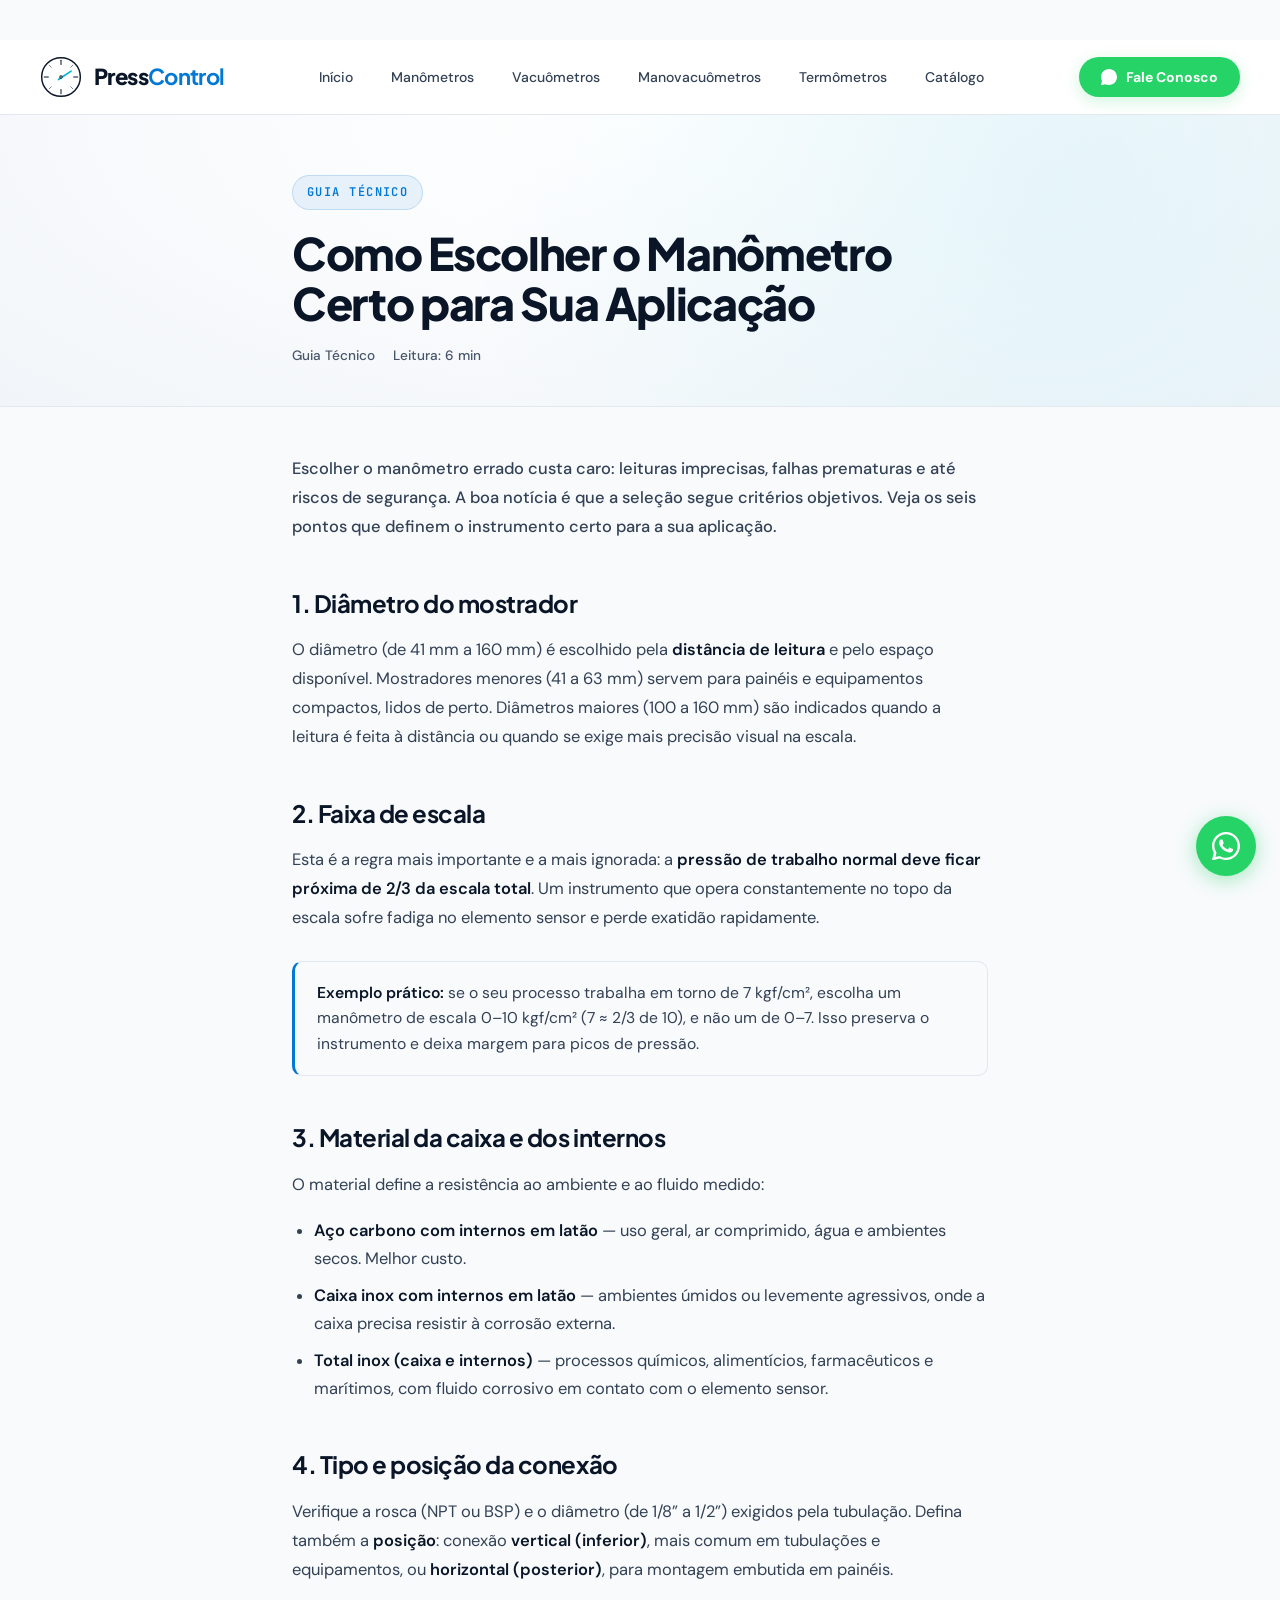
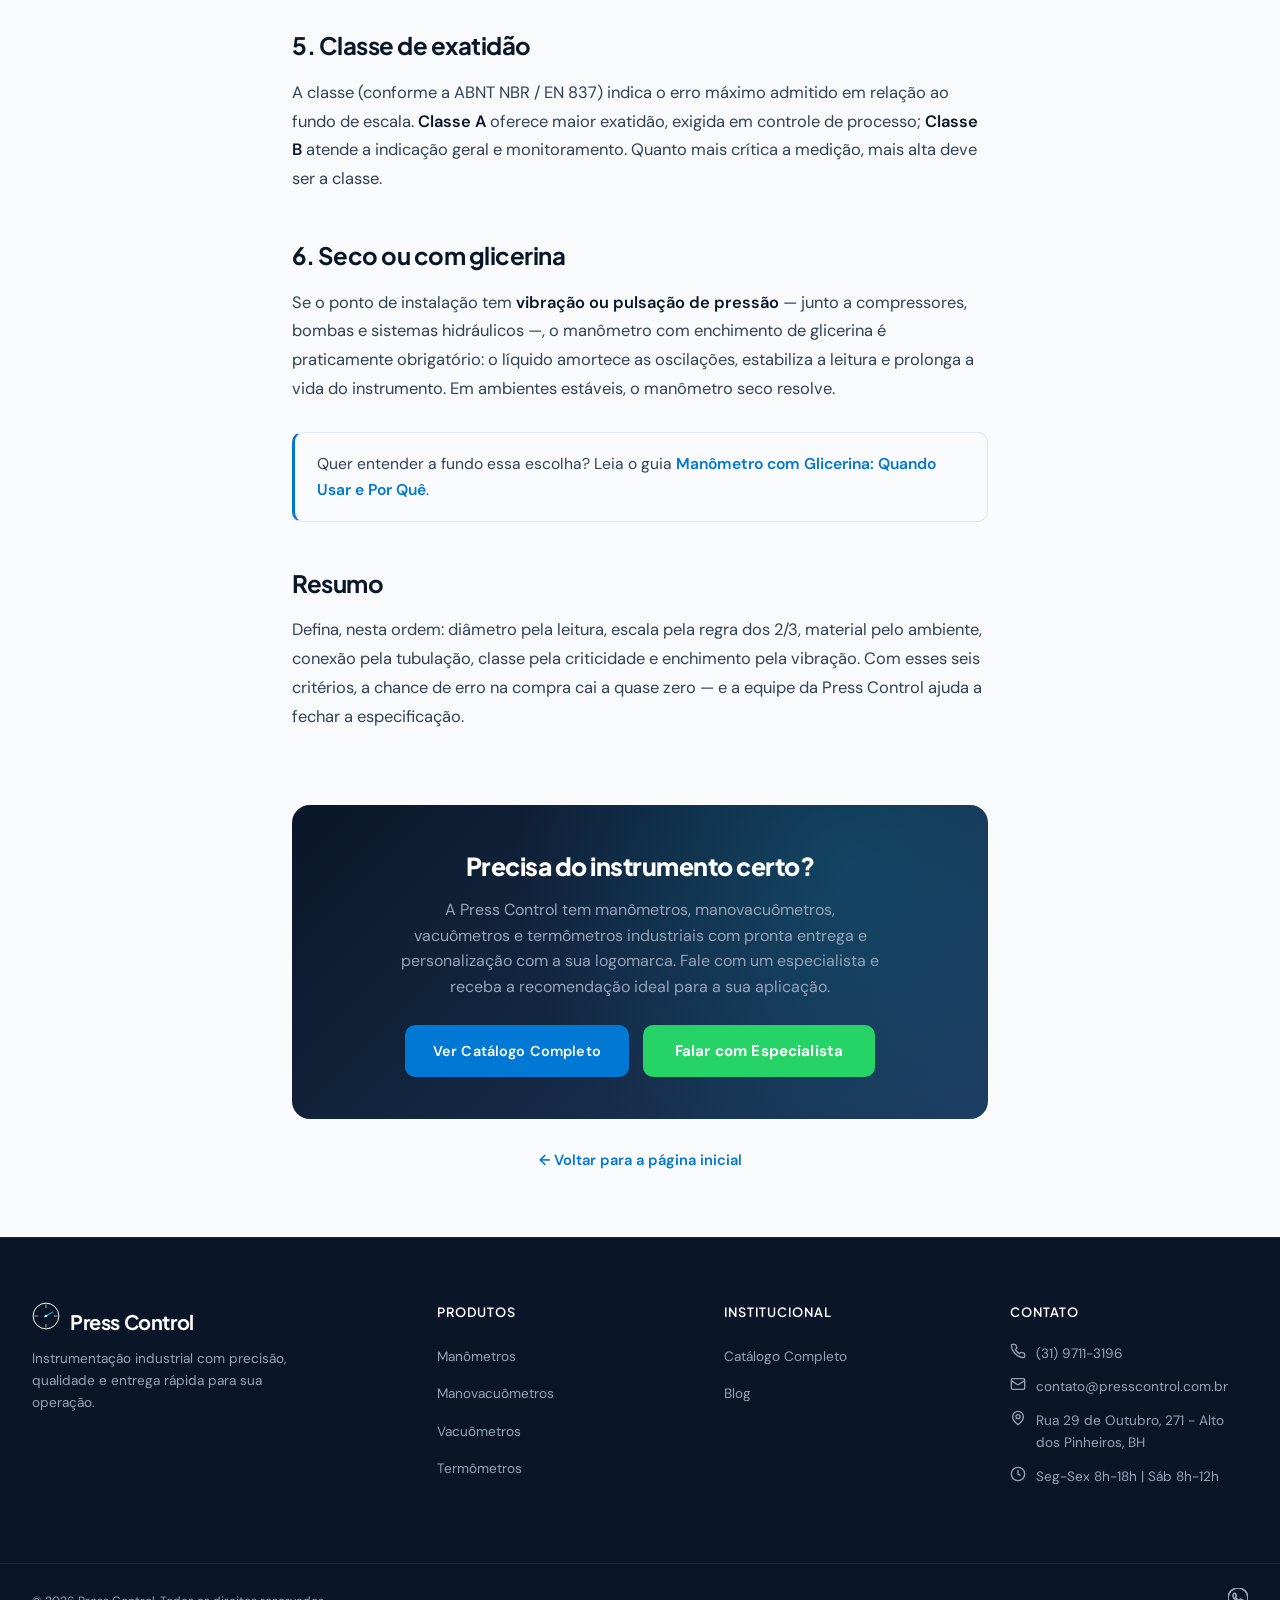
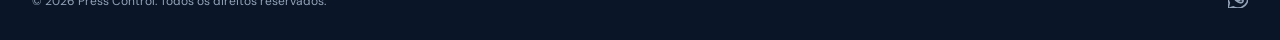
==== blog-escolher-manometro.html @ 92278557 "Endereço real (Alto dos Pinheiros) + captura de leads no Supabase - Atualiza endereço para Rua 29 de" ====
<!DOCTYPE html>
<html lang="pt-BR">
<head>
  <meta charset="UTF-8">
  <meta name="viewport" content="width=device-width, initial-scale=1.0">
  <!-- Google tag (gtag.js) — Google Ads -->
  <script async src="https://www.googletagmanager.com/gtag/js?id=AW-18211286792"></script>
  <script>
    window.dataLayer = window.dataLayer || [];
    function gtag(){dataLayer.push(arguments);}
    gtag('js', new Date());
    gtag('config', 'AW-18211286792');
  </script>
  <title>Como Escolher o Manômetro Certo para Sua Aplicação — Press Control</title>
  <meta name="description" content="Guia técnico para escolher o manômetro ideal: diâmetro, faixa de escala, material, conexão, classe de exatidão e enchimento com glicerina.">
  <link rel="canonical" href="https://manometrospresscontrol.com.br/blog-escolher-manometro.html">
  <meta property="og:type" content="article">
  <meta property="og:site_name" content="Press Control">
  <meta property="og:locale" content="pt_BR">
  <meta property="og:title" content="Como Escolher o Manômetro Certo para Sua Aplicação">
  <meta property="og:description" content="Guia técnico para escolher o manômetro ideal: diâmetro, faixa de escala, material, conexão, classe de exatidão e enchimento com glicerina.">
  <meta property="og:url" content="https://manometrospresscontrol.com.br/blog-escolher-manometro.html">
  <meta property="og:image" content="https://manometrospresscontrol.com.br/images/og-press-control.jpg">
  <meta name="twitter:card" content="summary_large_image">
  <meta name="twitter:title" content="Como Escolher o Manômetro Certo para Sua Aplicação">
  <meta name="twitter:description" content="Guia técnico para escolher o manômetro ideal: diâmetro, faixa de escala, material, conexão, classe de exatidão e enchimento com glicerina.">
  <meta name="twitter:image" content="https://manometrospresscontrol.com.br/images/og-press-control.jpg">
  <script type="application/ld+json">{"@context": "https://schema.org", "@graph": [{"@type": "Article", "headline": "Como Escolher o Manômetro Certo para Sua Aplicação", "description": "Guia técnico para escolher o manômetro ideal: diâmetro, faixa de escala, material, conexão, classe de exatidão e enchimento com glicerina.", "image": "https://manometrospresscontrol.com.br/images/og-press-control.jpg", "datePublished": "2026-06-02", "dateModified": "2026-06-02", "author": {"@type": "Organization", "name": "Press Control"}, "publisher": {"@type": "Organization", "name": "Press Control", "logo": {"@type": "ImageObject", "url": "https://manometrospresscontrol.com.br/images/og-press-control.jpg"}}, "mainEntityOfPage": {"@type": "WebPage", "@id": "https://manometrospresscontrol.com.br/blog-escolher-manometro.html"}}, {"@type": "BreadcrumbList", "itemListElement": [{"@type": "ListItem", "position": 1, "name": "Início", "item": "https://manometrospresscontrol.com.br/"}, {"@type": "ListItem", "position": 2, "name": "Blog", "item": "https://manometrospresscontrol.com.br/index.html#blog"}, {"@type": "ListItem", "position": 3, "name": "Como Escolher o Manômetro Certo para Sua Aplicação", "item": "https://manometrospresscontrol.com.br/blog-escolher-manometro.html"}]}]}</script>
  <link rel="icon" type="image/svg+xml" href="favicon.svg">
  <link rel="apple-touch-icon" href="favicon.svg">
  <meta name="theme-color" content="#FFFFFF">
  <link rel="preconnect" href="https://fonts.googleapis.com">
  <link rel="preconnect" href="https://fonts.gstatic.com" crossorigin>
  <link href="https://fonts.googleapis.com/css2?family=Plus+Jakarta+Sans:wght@600;700;800&family=DM+Sans:wght@400;500&family=JetBrains+Mono:wght@400&display=swap" rel="stylesheet">
  <style>
    *,*::before,*::after{margin:0;padding:0;box-sizing:border-box}
    :root{--navy:#0A1628;--navy-light:#152238;--steel-blue:#1E3A5F;--electric-blue:#0078D4;--electric-blue-hover:#0063b1;--cyan:#00B4D8;--slate-50:#F8FAFC;--slate-100:#F1F5F9;--slate-200:#E2E8F0;--slate-300:#CBD5E1;--slate-400:#94A3B8;--slate-600:#475569;--slate-700:#334155;--slate-900:#0F172A;--whatsapp:#25D366;--whatsapp-dark:#1DA851;--font-display:'Plus Jakarta Sans',system-ui,sans-serif;--font-body:'DM Sans',system-ui,sans-serif;--font-mono:'JetBrains Mono',ui-monospace,monospace}
    html{scroll-behavior:smooth;-webkit-font-smoothing:antialiased}
    body{font-family:var(--font-body);color:var(--navy);background:var(--slate-50);line-height:1.6;overflow-x:hidden}
    a{text-decoration:none;color:inherit}button{border:none;cursor:pointer;background:none;font-family:inherit}
    .whatsapp-float{position:fixed;bottom:24px;right:24px;z-index:999;width:60px;height:60px;background:var(--whatsapp);border-radius:50%;display:flex;align-items:center;justify-content:center;box-shadow:0 4px 20px rgba(37,211,102,.4)}
    .site-top .header{position:relative;background:rgba(255,255,255,.9);padding:16px 40px;z-index:60;border-bottom:1px solid var(--slate-200);backdrop-filter:blur(14px);-webkit-backdrop-filter:blur(14px)}
    .site-top .header__inner{max-width:1280px;margin:0 auto;display:flex;align-items:center;justify-content:space-between;gap:32px}
    .site-top .brand{display:flex;align-items:center;gap:12px}
    .site-top .brand__mark{display:flex;align-items:center;width:42px;height:42px;color:var(--navy)}
    .site-top .brand__name{font-family:var(--font-display);font-weight:800;font-size:22px;letter-spacing:-.028em;color:var(--navy)}
    .site-top .brand__name em{color:var(--electric-blue);font-style:normal;font-weight:700}
    .site-top .nav{display:flex;align-items:center;gap:6px}
    .site-top .nav a{padding:8px 16px;font-size:14px;font-weight:500;color:var(--slate-700);border-radius:8px;transition:background .18s,color .18s}
    .site-top .nav a:hover{color:var(--navy);background:var(--slate-100)}
    .site-top .header__cta{display:flex;align-items:center;gap:14px}
    .site-top .btn-wpp{display:inline-flex;align-items:center;gap:9px;background:var(--whatsapp);color:#fff;font-weight:700;font-size:14px;padding:11px 22px;border-radius:100px;transition:transform .2s,box-shadow .2s,background .2s;box-shadow:0 4px 16px rgba(37,211,102,.22)}
    .site-top .btn-wpp:hover{background:var(--whatsapp-dark);transform:translateY(-1px)}
    .site-top .btn-wpp svg{width:16px;height:16px}
    .site-top .navbar__toggle{display:none;color:var(--navy);padding:8px;background:transparent;border:0;border-radius:8px}
    .article-hero{background:radial-gradient(ellipse at 50% 0%,#fff 0%,var(--slate-50) 55%,var(--slate-100) 100%);padding:60px 0 40px;border-bottom:1px solid var(--slate-200);position:relative;overflow:hidden}
    .article-hero__container{max-width:760px;margin:0 auto;padding:0 32px;position:relative;z-index:1}
    .article-hero__tag{display:inline-flex;align-items:center;gap:8px;font-family:var(--font-mono);font-size:12px;font-weight:600;color:var(--electric-blue);text-transform:uppercase;letter-spacing:.12em;margin-bottom:18px;background:rgba(0,120,212,.08);border:1px solid rgba(0,120,212,.18);padding:7px 14px;border-radius:100px}
    .article-hero__title{font-family:var(--font-display);font-weight:800;font-size:clamp(1.9rem,4vw,2.8rem);line-height:1.12;letter-spacing:-.03em;color:var(--navy);margin-bottom:16px}
    .article-hero__meta{display:flex;gap:18px;flex-wrap:wrap;font-size:.85rem;color:var(--slate-600);font-weight:500}
    @media(max-width:1100px){.site-top .nav,.site-top .header__cta{display:none}.site-top .navbar__toggle{display:inline-flex;align-items:center;justify-content:center}.site-top .header{padding:14px 20px}.article-hero{padding:34px 0 26px}.article-hero__container{padding:0 20px}}
  </style>
  <link rel="stylesheet" href="style.css">
  <script src="script.js" defer></script>
</head>
<body class="home-light">

  <svg width="0" height="0" style="position:absolute" aria-hidden="true"><defs>
    <symbol id="aperture" viewBox="0 0 100 100"><circle cx="50" cy="50" r="46" fill="none" stroke="currentColor" stroke-width="3.5"/><g stroke="currentColor" stroke-linecap="round"><line x1="50" y1="10" x2="50" y2="20" stroke-width="2.4"/><line x1="50" y1="80" x2="50" y2="90" stroke-width="2.4"/><line x1="10" y1="50" x2="20" y2="50" stroke-width="2.4"/><line x1="80" y1="50" x2="90" y2="50" stroke-width="2.4"/><line x1="22" y1="22" x2="27" y2="27" stroke-width="1.4" stroke-opacity=".85"/><line x1="73" y1="73" x2="78" y2="78" stroke-width="1.4" stroke-opacity=".85"/><line x1="78" y1="22" x2="73" y2="27" stroke-width="1.4" stroke-opacity=".85"/><line x1="22" y1="78" x2="27" y2="73" stroke-width="1.4" stroke-opacity=".85"/></g><line x1="44" y1="56" x2="74" y2="36" stroke="#00B4D8" stroke-width="4" stroke-linecap="round"/><circle cx="50" cy="50" r="4" fill="currentColor"/><circle cx="50" cy="50" r="1.6" fill="#F8FAFC"/></symbol>
  </defs></svg>

  <div class="site-top">
  <header class="header"><div class="header__inner">
    <a href="index.html" class="brand"><span class="brand__mark"><svg width="42" height="42"><use href="#aperture"/></svg></span><span class="brand__name">Press<em>Control</em></span></a>
    <nav class="nav">
      <a href="index.html#categorias">Início</a>
      <a href="catalogo.html?categoria=manometros">Manômetros</a>
      <a href="catalogo.html?categoria=vacuometros">Vacuômetros</a>
      <a href="catalogo.html?categoria=manovacuometros">Manovacuômetros</a>
      <a href="catalogo.html?categoria=termometros">Termômetros</a>
      <a href="catalogo.html">Catálogo</a>
    </nav>
    <div class="header__cta"><button class="btn-wpp wa-btn" data-msg="preciso de ajuda" type="button"><svg viewBox="0 0 24 24" fill="currentColor"><path d="M12 0C5.373 0 0 5.373 0 12c0 2.111.553 4.094 1.515 5.818L.057 23.64a.5.5 0 0 0 .603.603l5.822-1.458A11.948 11.948 0 0 0 12 24c6.627 0 12-5.373 12-12S18.627 0 12 0z"/></svg> Fale Conosco</button></div>
    <button class="navbar__toggle" type="button" aria-label="Abrir menu" aria-expanded="false" aria-controls="mobileMenu"><svg width="24" height="24" viewBox="0 0 24 24" fill="none" stroke="currentColor" stroke-width="2" stroke-linecap="round"><line x1="4" y1="7" x2="20" y2="7"/><line x1="4" y1="12" x2="20" y2="12"/><line x1="4" y1="17" x2="20" y2="17"/></svg></button>
  </div></header>
  </div>

  <header class="article-hero"><div class="article-hero__container">
    <span class="article-hero__tag">Guia Técnico</span>
    <h1 class="article-hero__title">Como Escolher o Manômetro Certo para Sua Aplicação</h1>
    <div class="article-hero__meta"><span>Guia Técnico</span><span>Leitura: 6 min</span></div>
  </div></header>

  <article class="article">
    <p class="article__lead">Escolher o manômetro errado custa caro: leituras imprecisas, falhas prematuras e até riscos de segurança. A boa notícia é que a seleção segue critérios objetivos. Veja os seis pontos que definem o instrumento certo para a sua aplicação.</p>

    <h2>1. Diâmetro do mostrador</h2>
    <p>O diâmetro (de 41 mm a 160 mm) é escolhido pela <strong>distância de leitura</strong> e pelo espaço disponível. Mostradores menores (41 a 63 mm) servem para painéis e equipamentos compactos, lidos de perto. Diâmetros maiores (100 a 160 mm) são indicados quando a leitura é feita à distância ou quando se exige mais precisão visual na escala.</p>

    <h2>2. Faixa de escala</h2>
    <p>Esta é a regra mais importante e a mais ignorada: a <strong>pressão de trabalho normal deve ficar próxima de 2/3 da escala total</strong>. Um instrumento que opera constantemente no topo da escala sofre fadiga no elemento sensor e perde exatidão rapidamente.</p>
    <div class="article__callout"><strong>Exemplo prático:</strong> se o seu processo trabalha em torno de 7 kgf/cm², escolha um manômetro de escala 0–10 kgf/cm² (7 ≈ 2/3 de 10), e não um de 0–7. Isso preserva o instrumento e deixa margem para picos de pressão.</div>

    <h2>3. Material da caixa e dos internos</h2>
    <p>O material define a resistência ao ambiente e ao fluido medido:</p>
    <ul>
      <li><strong>Aço carbono com internos em latão</strong> — uso geral, ar comprimido, água e ambientes secos. Melhor custo.</li>
      <li><strong>Caixa inox com internos em latão</strong> — ambientes úmidos ou levemente agressivos, onde a caixa precisa resistir à corrosão externa.</li>
      <li><strong>Total inox (caixa e internos)</strong> — processos químicos, alimentícios, farmacêuticos e marítimos, com fluido corrosivo em contato com o elemento sensor.</li>
    </ul>

    <h2>4. Tipo e posição da conexão</h2>
    <p>Verifique a rosca (NPT ou BSP) e o diâmetro (de 1/8” a 1/2”) exigidos pela tubulação. Defina também a <strong>posição</strong>: conexão <strong>vertical (inferior)</strong>, mais comum em tubulações e equipamentos, ou <strong>horizontal (posterior)</strong>, para montagem embutida em painéis.</p>

    <h2>5. Classe de exatidão</h2>
    <p>A classe (conforme a ABNT NBR / EN 837) indica o erro máximo admitido em relação ao fundo de escala. <strong>Classe A</strong> oferece maior exatidão, exigida em controle de processo; <strong>Classe B</strong> atende a indicação geral e monitoramento. Quanto mais crítica a medição, mais alta deve ser a classe.</p>

    <h2>6. Seco ou com glicerina</h2>
    <p>Se o ponto de instalação tem <strong>vibração ou pulsação de pressão</strong> — junto a compressores, bombas e sistemas hidráulicos —, o manômetro com enchimento de glicerina é praticamente obrigatório: o líquido amortece as oscilações, estabiliza a leitura e prolonga a vida do instrumento. Em ambientes estáveis, o manômetro seco resolve.</p>
    <div class="article__callout">Quer entender a fundo essa escolha? Leia o guia <a href="blog-manometro-glicerina.html" style="color:var(--electric-blue);font-weight:600">Manômetro com Glicerina: Quando Usar e Por Quê</a>.</div>

    <h2>Resumo</h2>
    <p>Defina, nesta ordem: diâmetro pela leitura, escala pela regra dos 2/3, material pelo ambiente, conexão pela tubulação, classe pela criticidade e enchimento pela vibração. Com esses seis critérios, a chance de erro na compra cai a quase zero — e a equipe da Press Control ajuda a fechar a especificação.</p>
  </article>

  <section class="article-cta"><div class="article-cta__box">
    <h2 class="article-cta__title">Precisa do instrumento certo?</h2>
    <p class="article-cta__text">A Press Control tem manômetros, manovacuômetros, vacuômetros e termômetros industriais com pronta entrega e personalização com a sua logomarca. Fale com um especialista e receba a recomendação ideal para a sua aplicação.</p>
    <div class="article-cta__actions"><a href="catalogo.html" class="btn btn--primary">Ver Catálogo Completo</a><button class="btn btn--whatsapp-solid wa-btn" data-msg="tenho dúvida sobre qual manômetro escolher para a minha aplicação" type="button">Falar com Especialista</button></div>
  </div></section>
  <div class="article-back"><a href="index.html">← Voltar para a página inicial</a></div>

  <footer class="footer"><div class="footer__main"><div class="footer__container">
    <div class="footer__col footer__col--about"><a href="index.html" class="pc-logo footer__logo"><svg class="pc-mark" width="28" height="28" viewBox="0 0 100 100" aria-hidden="true"><g stroke="currentColor" fill="none"><circle cx="50" cy="50" r="46" stroke-width="3.5"/><g stroke-linecap="round"><line x1="50" y1="20" x2="50" y2="10" stroke-width="2.4"/><line x1="80" y1="50" x2="90" y2="50" stroke-width="2.4"/><line x1="50" y1="80" x2="50" y2="90" stroke-width="2.4"/><line x1="20" y1="50" x2="10" y2="50" stroke-width="2.4"/></g><line class="pc-mark__needle" x1="44.8" y1="53" x2="74.25" y2="36" stroke-width="4" stroke-linecap="round"/></g><circle cx="50" cy="50" r="4" fill="currentColor"/><circle cx="50" cy="50" r="1.6" fill="#F8FAFC"/></svg><span class="pc-wordmark">Press Control</span></a><p class="footer__about-text">Instrumentação industrial com precisão, qualidade e entrega rápida para sua operação.</p></div>
    <div class="footer__col"><h4 class="footer__col-title">Produtos</h4><ul class="footer__links"><li><a href="catalogo.html?categoria=manometros">Manômetros</a></li><li><a href="catalogo.html?categoria=manovacuometros">Manovacuômetros</a></li><li><a href="catalogo.html?categoria=vacuometros">Vacuômetros</a></li><li><a href="catalogo.html?categoria=termometros">Termômetros</a></li></ul></div>
    <div class="footer__col"><h4 class="footer__col-title">Institucional</h4><ul class="footer__links"><li><a href="catalogo.html">Catálogo Completo</a></li><li><a href="index.html#blog">Blog</a></li></ul></div>
    <div class="footer__col"><h4 class="footer__col-title">Contato</h4>
      <div class="footer__contact-item"><svg width="16" height="16" viewBox="0 0 24 24" fill="none" stroke="currentColor" stroke-width="2"><path d="M22 16.92v3a2 2 0 0 1-2.18 2 19.79 19.79 0 0 1-8.63-3.07 19.5 19.5 0 0 1-6-6 19.79 19.79 0 0 1-3.07-8.67A2 2 0 0 1 4.11 2h3a2 2 0 0 1 2 1.72c.127.96.361 1.903.7 2.81a2 2 0 0 1-.45 2.11L8.09 9.91a16 16 0 0 0 6 6l1.27-1.27a2 2 0 0 1 2.11-.45c.907.339 1.85.573 2.81.7A2 2 0 0 1 22 16.92z"/></svg><span>(31) 9711-3196</span></div>
      <div class="footer__contact-item"><svg width="16" height="16" viewBox="0 0 24 24" fill="none" stroke="currentColor" stroke-width="2"><rect width="20" height="16" x="2" y="4" rx="2"/><path d="m22 7-8.97 5.7a1.94 1.94 0 0 1-2.06 0L2 7"/></svg><a href="mailto:contato@presscontrol.com.br">contato@presscontrol.com.br</a></div>
      <div class="footer__contact-item"><svg width="16" height="16" viewBox="0 0 24 24" fill="none" stroke="currentColor" stroke-width="2"><path d="M20 10c0 6-8 12-8 12s-8-6-8-12a8 8 0 0 1 16 0Z"/><circle cx="12" cy="10" r="3"/></svg><span>Rua 29 de Outubro, 271 - Alto dos Pinheiros, BH</span></div>
      <div class="footer__contact-item"><svg width="16" height="16" viewBox="0 0 24 24" fill="none" stroke="currentColor" stroke-width="2"><circle cx="12" cy="12" r="10"/><polyline points="12 6 12 12 16 14"/></svg><span>Seg-Sex 8h-18h | Sáb 8h-12h</span></div>
    </div>
  </div></div><div class="footer__bar"><div class="footer__bar-container"><span class="footer__copyright">© 2026 Press Control. Todos os direitos reservados.</span><div class="footer__social"><a href="https://wa.me/553197113196" aria-label="WhatsApp" target="_blank" rel="noopener"><svg width="20" height="20" viewBox="0 0 24 24" fill="none" stroke="currentColor" stroke-width="2"><path d="M17.472 14.382c-.297-.149-1.758-.867-2.03-.967-.273-.099-.471-.148-.67.15-.197.297-.767.966-.94 1.164-.173.199-.347.223-.644.075-.297-.15-1.255-.463-2.39-1.475-.883-.788-1.48-1.761-1.653-2.059-.173-.297-.018-.458.13-.606.134-.133.298-.347.446-.52.149-.174.198-.298.298-.497.099-.198.05-.371-.025-.52-.075-.149-.669-1.612-.916-2.207-.242-.579-.487-.5-.669-.51l-.57-.01c-.198 0-.52.074-.792.372-.272.297-1.04 1.016-1.04 2.479 0 1.462 1.065 2.875 1.213 3.074.149.198 2.096 3.2 5.077 4.487.709.306 1.262.489 1.694.625.712.227 1.36.195 1.871.118.571-.085 1.758-.719 2.006-1.413.248-.694.248-1.289.173-1.413-.074-.124-.272-.198-.57-.347z"/><path d="M12 0C5.373 0 0 5.373 0 12c0 2.111.553 4.094 1.515 5.818L.057 23.64a.5.5 0 00.603.603l5.822-1.458A11.948 11.948 0 0012 24c6.627 0 12-5.373 12-12S18.627 0 12 0z"/></svg></a></div></div></div></footer>

  <div class="mobile-menu" id="mobileMenu" aria-hidden="true"><div class="mobile-menu__backdrop"></div><aside class="mobile-menu__panel">
    <div class="mobile-menu__header"><a href="index.html" class="pc-logo navbar__logo"><svg class="pc-mark" width="28" height="28" viewBox="0 0 100 100" aria-hidden="true"><g stroke="currentColor" fill="none"><circle cx="50" cy="50" r="46" stroke-width="3.5"/><g stroke-linecap="round"><line x1="50" y1="20" x2="50" y2="10" stroke-width="2.4"/><line x1="80" y1="50" x2="90" y2="50" stroke-width="2.4"/><line x1="50" y1="80" x2="50" y2="90" stroke-width="2.4"/><line x1="20" y1="50" x2="10" y2="50" stroke-width="2.4"/></g><line class="pc-mark__needle" x1="44.8" y1="53" x2="74.25" y2="36" stroke-width="4" stroke-linecap="round"/></g><circle cx="50" cy="50" r="4" fill="currentColor"/><circle cx="50" cy="50" r="1.6" fill="#F8FAFC"/></svg><span class="pc-wordmark">Press Control</span></a><button class="mobile-menu__close" type="button" aria-label="Fechar menu">&times;</button></div>
    <nav class="mobile-menu__nav"><a href="index.html">Início</a><a href="catalogo.html?categoria=manometros">Manômetros</a><a href="catalogo.html?categoria=vacuometros">Vacuômetros</a><a href="catalogo.html?categoria=manovacuometros">Manovacuômetros</a><a href="catalogo.html?categoria=termometros">Termômetros</a><a href="catalogo.html">Catálogo Completo</a></nav>
    <div class="mobile-menu__footer"><button class="btn btn--whatsapp wa-btn" data-msg="preciso de ajuda" type="button">Falar no WhatsApp</button><a href="tel:+553197113196" class="mobile-menu__phone">(31) 9711-3196</a></div>
  </aside></div>

  <button class="whatsapp-float wa-btn" type="button" data-msg="preciso de ajuda" aria-label="WhatsApp"><svg width="28" height="28" viewBox="0 0 24 24" fill="#fff"><path d="M17.472 14.382c-.297-.149-1.758-.867-2.03-.967-.273-.099-.471-.148-.67.15-.197.297-.767.966-.94 1.164-.173.199-.347.223-.644.075-.297-.15-1.255-.463-2.39-1.475-.883-.788-1.48-1.761-1.653-2.059-.173-.297-.018-.458.13-.606.134-.133.298-.347.446-.52.149-.174.198-.298.298-.497.099-.198.05-.371-.025-.52-.075-.149-.669-1.612-.916-2.207-.242-.579-.487-.5-.669-.51l-.57-.01c-.198 0-.52.074-.792.372-.272.297-1.04 1.016-1.04 2.479 0 1.462 1.065 2.875 1.213 3.074.149.198 2.096 3.2 5.077 4.487.709.306 1.262.489 1.694.625.712.227 1.36.195 1.871.118.571-.085 1.758-.719 2.006-1.413.248-.694.248-1.289.173-1.413-.074-.124-.272-.198-.57-.347z"/><path d="M12 0C5.373 0 0 5.373 0 12c0 2.111.553 4.094 1.515 5.818L.057 23.64a.5.5 0 00.603.603l5.822-1.458A11.948 11.948 0 0012 24c6.627 0 12-5.373 12-12S18.627 0 12 0zm0 22c-1.82 0-3.543-.476-5.036-1.308l-.352-.206-3.65.914.914-3.65-.206-.352A9.96 9.96 0 012 12C2 6.486 6.486 2 12 2s10 4.486 10 10-4.486 10-10 10z"/></svg></button>

  <div class="wa-modal" id="waModal"><div class="wa-modal__backdrop"></div><div class="wa-modal__content"><button class="wa-modal__close" type="button">&times;</button>
    <div class="wa-modal__icon"><svg width="40" height="40" viewBox="0 0 24 24" fill="#25D366"><path d="M12 0C5.373 0 0 5.373 0 12c0 2.111.553 4.094 1.515 5.818L.057 23.64a.5.5 0 00.603.603l5.822-1.458A11.948 11.948 0 0012 24c6.627 0 12-5.373 12-12S18.627 0 12 0z"/></svg></div>
    <h3 class="wa-modal__title">Fale com um especialista</h3><p class="wa-modal__subtitle" id="waModalSubtitle">Preencha seus dados para iniciar o atendimento</p>
    <form class="wa-modal__form" id="waForm"><input type="hidden" id="waProduct" value=""><input type="hidden" id="waSpecs" value=""><input type="hidden" id="waMsg" value=""><input type="hidden" id="waAction" value="">
      <div class="wa-modal__field"><label for="waName">Seu nome</label><input type="text" id="waName" placeholder="Ex: João Silva" required autocomplete="name"></div>
      <div class="wa-modal__field"><label for="waPhone">Seu telefone</label><input type="tel" id="waPhone" placeholder="(31) 99999-9999" required autocomplete="tel"></div>
      <button type="submit" class="wa-modal__submit"><svg viewBox="0 0 24 24" fill="currentColor"><path d="M12 0C5.373 0 0 5.373 0 12c0 2.111.553 4.094 1.515 5.818L.057 23.64a.5.5 0 0 0 .603.603l5.822-1.458A11.948 11.948 0 0 0 12 24c6.627 0 12-5.373 12-12S18.627 0 12 0z"/></svg> <span id="waSubmitLabel">Iniciar Conversa no WhatsApp</span></button>
    </form></div></div>

</body>
</html>
---- style.css ----
/* Press Control — CSS Completo */
*,*::before,*::after{margin:0;padding:0;box-sizing:border-box}
:root{
  --navy:#0A1628;--navy-light:#152238;--steel-blue:#1E3A5F;
  --electric-blue:#0078D4;--electric-blue-hover:#0063b1;--cyan:#00B4D8;--amber:#F59E0B;
  /* acentos de categoria (Design System) */
  --cat-mano:#0078D4;--cat-manovac:#00B4D8;--cat-vac:#7C3AED;--cat-temp:#F59E0B;
  --slate-50:#F8FAFC;--slate-100:#F1F5F9;--slate-200:#E2E8F0;--slate-300:#CBD5E1;--slate-400:#94A3B8;--slate-600:#475569;--slate-800:#1E293B;--slate-900:#0F172A;
  --success:#10B981;--danger:#EF4444;--whatsapp:#25D366;--whatsapp-dark:#1DA851;
  --font-display:'Plus Jakarta Sans',sans-serif;--font-body:'DM Sans',sans-serif;--font-mono:'JetBrains Mono',monospace;
}
html{scroll-behavior:smooth;-webkit-font-smoothing:antialiased}
body{font-family:var(--font-body);color:var(--slate-900);background:var(--slate-50);line-height:1.6;overflow-x:hidden;padding-top:40px}
a{text-decoration:none;color:inherit}
button{border:none;cursor:pointer;background:none;font-family:inherit}

/* ── Shared ── */
.section-label{display:block;font-family:var(--font-mono);font-size:.75rem;font-weight:500;color:var(--electric-blue);text-transform:uppercase;letter-spacing:.12em;margin-bottom:16px}
.section-label--cyan{color:var(--cyan)}
.section-title{font-family:var(--font-display);font-size:clamp(2rem,3.5vw,3rem);font-weight:700;color:var(--slate-900);line-height:1.1;letter-spacing:-.03em}
.section-title--accent{color:var(--electric-blue)}

/* ── TOPBAR — Diferenciais Fixos ── */
.topbar{position:fixed;top:0;left:0;right:0;z-index:1001;background:linear-gradient(135deg,var(--navy) 0%,var(--navy-light) 100%);border-bottom:1px solid rgba(0,180,216,.15)}
.topbar__container{max-width:1280px;margin:0 auto;padding:10px 32px;display:flex;align-items:center;justify-content:center;gap:32px;flex-wrap:wrap}
.topbar__item{display:inline-flex;align-items:center;gap:6px;font-family:var(--font-body);font-size:.78rem;font-weight:600;color:rgba(255,255,255,.9);letter-spacing:.02em;white-space:nowrap}
.topbar__item svg{flex-shrink:0;opacity:.9}

/* ── NAVBAR ── */
.navbar{position:relative;z-index:100;background:var(--navy-light);border-bottom:1px solid rgba(255,255,255,.06)}
.navbar__container{max-width:1280px;margin:0 auto;padding:0 32px;height:72px;display:flex;align-items:center;justify-content:space-between}
/* ── BRAND LOGO (Aperture mark + wordmark) ── */
.pc-logo{display:inline-flex;align-items:center;gap:10px;line-height:1;text-decoration:none}
.pc-logo .pc-mark{flex-shrink:0;color:#fff;display:block}
.pc-logo .pc-mark__needle{stroke:var(--cyan)}
.pc-logo .pc-wordmark{font-family:var(--font-display);font-weight:700;font-size:1.25rem;letter-spacing:-.02em;color:#fff;white-space:nowrap}
.pc-logo--dark .pc-mark{color:var(--navy)}
.pc-logo--dark .pc-wordmark{color:var(--navy)}
.pc-logo--dark .pc-mark__needle{stroke:var(--electric-blue)}
.pc-logo--sm .pc-wordmark{font-size:1rem}
.pc-logo--lg .pc-wordmark{font-size:1.5rem}
.navbar__logo{font-family:var(--font-display);font-weight:600;color:#fff}
.navbar__links{display:flex;align-items:center;gap:32px}
.navbar__links a{font-size:.9rem;font-weight:500;color:var(--slate-400);transition:color .2s}
.navbar__links a:hover{color:#fff}
.navbar__cta{display:inline-flex;align-items:center;gap:8px;padding:10px 20px;background:#1a9e4a;color:#fff;font-size:.85rem;font-weight:700;border-radius:100px;transition:all .25s}
.navbar__cta:hover{background:#148a3d;transform:translateY(-1px);box-shadow:0 4px 20px rgba(37,211,102,.3)}
.navbar__toggle{display:none;color:#fff;padding:8px;margin-right:-8px;background:transparent;border:0;cursor:pointer;border-radius:8px}
.navbar__toggle:hover{background:rgba(255,255,255,.06)}

/* ── MOBILE MENU DRAWER ── */
.mobile-menu{position:fixed;inset:0;z-index:1200;pointer-events:none;visibility:hidden}
.mobile-menu--open{pointer-events:all;visibility:visible}
.mobile-menu__backdrop{position:absolute;inset:0;background:rgba(10,22,40,.55);backdrop-filter:blur(4px);opacity:0;transition:opacity .25s}
.mobile-menu--open .mobile-menu__backdrop{opacity:1}
.mobile-menu__panel{position:absolute;top:0;right:0;width:min(86vw,360px);height:100%;background:var(--navy-light);border-left:1px solid rgba(0,180,216,.18);transform:translateX(100%);transition:transform .32s cubic-bezier(.4,0,.2,1);display:flex;flex-direction:column;overflow:auto}
.mobile-menu--open .mobile-menu__panel{transform:translateX(0)}
.mobile-menu__header{display:flex;align-items:center;justify-content:space-between;padding:18px 20px;border-bottom:1px solid rgba(255,255,255,.06)}
.mobile-menu__close{color:var(--slate-400);font-size:2rem;line-height:1;padding:4px 12px;background:transparent;border:0;cursor:pointer;border-radius:8px;transition:color .2s}
.mobile-menu__close:hover{color:#fff}
.mobile-menu__nav{display:flex;flex-direction:column;padding:12px 0;flex:1}
.mobile-menu__nav a{display:block;padding:14px 24px;font-family:var(--font-body);font-size:1rem;font-weight:500;color:#fff;border-bottom:1px solid rgba(255,255,255,.04);transition:background .2s}
.mobile-menu__nav a:hover,.mobile-menu__nav a:active{background:rgba(0,180,216,.08);color:var(--cyan)}
.mobile-menu__footer{padding:20px 20px 28px;display:flex;flex-direction:column;gap:12px;border-top:1px solid rgba(255,255,255,.06)}
.mobile-menu__footer .btn{width:100%;justify-content:center}
.mobile-menu__phone{font-family:var(--font-mono);font-size:.9rem;color:var(--cyan);text-align:center;padding:8px;letter-spacing:.02em}

/* ── HERO ── */
.hero{position:relative;min-height:100vh;background:linear-gradient(135deg,var(--navy) 0%,var(--steel-blue) 60%,#1a4a7a 100%);display:flex;flex-direction:column;justify-content:center;overflow:hidden;padding-top:0}
.hero__noise{position:absolute;inset:0;opacity:.035;background-image:url("data:image/svg+xml,%3Csvg viewBox='0 0 256 256' xmlns='http://www.w3.org/2000/svg'%3E%3Cfilter id='n'%3E%3CfeTurbulence type='fractalNoise' baseFrequency='.9' numOctaves='4' stitchTiles='stitch'/%3E%3C/filter%3E%3Crect width='100%25' height='100%25' filter='url(%23n)'/%3E%3C/svg%3E");background-size:256px;pointer-events:none;z-index:1}
.hero__container{position:relative;z-index:2;max-width:1280px;margin:0 auto;padding:0 32px;display:grid;grid-template-columns:1fr 1fr;gap:64px;align-items:center;flex:1}
.hero__content{padding:96px 0}
.hero__badge{display:inline-flex;align-items:center;gap:8px;padding:8px 18px;background:rgba(0,180,216,.08);border:1px solid rgba(0,180,216,.2);border-radius:100px;font-size:.8rem;font-weight:500;color:var(--cyan);letter-spacing:.03em;text-transform:uppercase;margin-bottom:32px;animation:fadeUp .8s ease .2s both}
.hero__badge-dot{width:6px;height:6px;background:var(--cyan);border-radius:50%;animation:pulse-dot 2s ease-in-out infinite}
.hero__headline{font-family:var(--font-display);font-weight:800;font-size:clamp(2.8rem,5.5vw,4.5rem);line-height:1.08;color:#fff;letter-spacing:-.035em;margin-bottom:24px;animation:fadeUp .8s ease .35s both}
.hero__headline-accent{background:linear-gradient(135deg,var(--electric-blue),var(--cyan));-webkit-background-clip:text;-webkit-text-fill-color:transparent;background-clip:text}
.hero__sub{font-size:clamp(1rem,1.2vw,1.15rem);color:var(--slate-400);line-height:1.7;max-width:480px;margin-bottom:32px;animation:fadeUp .8s ease .5s both}
.hero__sub-highlight{color:#fff;font-weight:500}
.hero__features{display:grid;grid-template-columns:1fr 1fr;gap:12px;margin-bottom:32px;animation:fadeUp .8s ease .6s both}
.hero__feature{display:flex;align-items:center;gap:10px;padding:10px 14px;background:rgba(255,255,255,.04);border:1px solid rgba(255,255,255,.08);border-radius:6px;transition:all .3s}
.hero__feature:hover{background:rgba(0,180,216,.06);border-color:rgba(0,180,216,.2)}
.hero__feature span{font-size:.8rem;font-weight:500;color:var(--slate-300)}
.hero__feature svg{flex-shrink:0}
.hero__actions{display:flex;align-items:center;gap:16px;flex-wrap:wrap;animation:fadeUp .8s ease .75s both}
.hero__visual{display:flex;align-items:center;justify-content:center;position:relative;animation:fadeIn 1.2s ease .5s both}
.hero__gauge{position:relative;width:100%;max-width:420px}
.hero__gauge-svg{width:100%;height:auto;filter:drop-shadow(0 0 60px rgba(0,120,212,.15))}
.hero__gauge-needle{transform-origin:200px 200px;animation:needleSweep 2.5s cubic-bezier(.34,1.56,.64,1) 1s both}
.hero__spec{position:absolute;display:flex;flex-direction:column;padding:10px 16px;background:rgba(10,22,40,.75);backdrop-filter:blur(12px);border:1px solid rgba(0,180,216,.15);border-radius:10px}
.hero__spec-label{font-size:.65rem;font-weight:500;color:var(--slate-400);text-transform:uppercase;letter-spacing:.08em}
.hero__spec-value{font-family:var(--font-mono);font-size:.95rem;font-weight:500;color:var(--cyan)}
.hero__spec--1{top:8%;right:5%;animation:floatIn .8s ease 1.5s both}
.hero__spec--2{bottom:30%;left:-5%;animation:floatIn .8s ease 1.7s both}
.hero__spec--3{bottom:10%;right:10%;animation:floatIn .8s ease 1.9s both}
.hero__mark-wrap{display:flex;align-items:center;justify-content:center;width:100%;max-width:560px;margin:0 auto}
.hero__mark{width:100%;height:auto;max-width:480px;color:#fff;filter:drop-shadow(0 30px 60px rgba(0,180,216,.25)) drop-shadow(0 14px 40px rgba(0,0,0,.5))}
.hero__mark .pc-mark__needle{stroke:var(--cyan)}
/* hero stats removido — agora é .stats separada */

/* ── BUTTONS ── */
.btn{display:inline-flex;align-items:center;gap:10px;padding:14px 28px;font-family:var(--font-body);font-size:.9rem;font-weight:600;border-radius:10px;transition:all .3s cubic-bezier(.25,.46,.45,.94);border:none;letter-spacing:.01em;cursor:pointer}
.btn--primary{background:var(--electric-blue);color:#fff}
.btn--primary:hover{background:var(--electric-blue-hover);transform:translateY(-2px);box-shadow:0 8px 30px rgba(0,120,212,.35)}
.btn--whatsapp{background:rgba(37,211,102,.12);color:var(--whatsapp);border:1px solid rgba(37,211,102,.25)}
.btn--whatsapp:hover{background:var(--whatsapp);color:#fff;transform:translateY(-2px);box-shadow:0 8px 30px rgba(37,211,102,.3)}
.btn--whatsapp-solid{background:var(--whatsapp);color:#fff;padding:16px 32px;font-size:.95rem;font-weight:700}
.btn--whatsapp-solid:hover{background:var(--whatsapp-dark);transform:translateY(-2px);box-shadow:0 8px 30px rgba(37,211,102,.3)}
.btn--outline{background:transparent;color:#fff;border:1px solid rgba(255,255,255,.2);padding:16px 32px;font-size:.95rem}
.btn--outline:hover{background:rgba(255,255,255,.05);border-color:rgba(255,255,255,.4)}

/* ── TRUST BAR (seção própria, fundo claro) ── */
.trust-bar{background:var(--slate-50);border-bottom:1px solid var(--slate-200)}
.trust-bar__container{max-width:1280px;margin:0 auto;padding:18px 32px;display:flex;align-items:center;justify-content:space-between;gap:24px}
.trust-bar__item{display:flex;align-items:center;gap:8px;font-size:.85rem;font-weight:600;color:var(--slate-900);white-space:nowrap}
.trust-bar__item svg{flex-shrink:0}

/* ── STATS BAR (seção própria, fundo navy) ── */
.stats-bar{background:var(--navy);border-bottom:1px solid rgba(255,255,255,.06)}
.stats-bar__container{max-width:1280px;margin:0 auto;padding:24px 32px;display:flex;align-items:center;justify-content:center;gap:48px}
.stats-bar__item{display:flex;flex-direction:column;align-items:center;gap:4px}
.stats-bar__number{font-family:var(--font-display);font-size:1.5rem;font-weight:700;color:#fff}
.stats-bar__label{font-size:.8rem;color:var(--slate-400)}
.stats-bar__divider{width:1px;height:36px;background:rgba(255,255,255,.1)}

/* ── CATEGORIES ── */
/* Grid industrial de fundo (extraído do IndusGauge — linhas sutis em cyan da marca) */
.industrial-grid{background-image:linear-gradient(to right,rgba(0,180,216,.05) 1px,transparent 1px),linear-gradient(to bottom,rgba(0,180,216,.05) 1px,transparent 1px);background-size:40px 40px}
.categories{padding:96px 0;background-color:var(--slate-50);background-image:linear-gradient(to right,rgba(0,180,216,.045) 1px,transparent 1px),linear-gradient(to bottom,rgba(0,180,216,.045) 1px,transparent 1px);background-size:40px 40px}
.categories__container{max-width:1280px;margin:0 auto;padding:0 32px}
.categories__grid{display:grid;grid-template-columns:1fr 1fr 1fr;grid-template-rows:auto auto;gap:20px;margin-top:48px}
.cat-card{display:block;padding:32px;background:#fff;border:1px solid var(--slate-200);border-radius:14px;overflow:hidden;position:relative;transition:all .35s cubic-bezier(.25,.46,.45,.94)}
.cat-card:hover{transform:translateY(-6px);box-shadow:0 20px 60px rgba(10,22,40,.08);border-color:transparent}
.cat-card--main{grid-row:1/3;min-height:340px;background:linear-gradient(135deg,var(--navy),var(--steel-blue));border-color:rgba(0,180,216,.15)}
.cat-card--main .cat-card__icon{stroke:var(--cyan)}
.cat-card--main .cat-card__name{color:#fff;font-size:1.6rem}
.cat-card--main .cat-card__desc{color:var(--slate-400)}
.cat-card--main .cat-card__link{color:var(--cyan)}
.cat-card--main:hover{box-shadow:0 20px 60px rgba(0,120,212,.15)}
/* banda colorida superior por categoria (Design System) */
.cat-card[data-cat]::before{content:"";position:absolute;top:0;left:0;right:0;height:5px;background:var(--electric-blue)}
.cat-card[data-cat="manometros"]::before{background:var(--cat-mano)}
.cat-card[data-cat="manovacuometros"]::before{background:var(--cat-manovac)}
.cat-card[data-cat="vacuometros"]::before{background:var(--cat-vac)}
.cat-card[data-cat="termometros"]::before{background:var(--cat-temp)}
/* accent do ícone e do link por categoria (cards claros) */
.cat-card[data-cat="manovacuometros"]:not(.cat-card--main) .cat-card__icon{stroke:var(--cat-manovac)}
.cat-card[data-cat="manovacuometros"]:not(.cat-card--main) .cat-card__link{color:var(--cat-manovac)}
.cat-card[data-cat="vacuometros"]:not(.cat-card--main) .cat-card__icon{stroke:var(--cat-vac)}
.cat-card[data-cat="vacuometros"]:not(.cat-card--main) .cat-card__link{color:var(--cat-vac)}
.cat-card[data-cat="termometros"]:not(.cat-card--main) .cat-card__icon{stroke:var(--cat-temp)}
.cat-card[data-cat="termometros"]:not(.cat-card--main) .cat-card__link{color:var(--cat-temp)}
.cat-card__icon{stroke:var(--electric-blue);margin-bottom:16px}
.cat-card__name{font-family:var(--font-display);font-weight:700;font-size:1.3rem;color:var(--slate-900)}
.cat-card__desc{font-size:.85rem;color:var(--slate-600);line-height:1.6;margin-top:8px;display:-webkit-box;-webkit-line-clamp:3;-webkit-box-orient:vertical;overflow:hidden}
.cat-card__link{display:inline-block;font-weight:600;font-size:.8rem;color:var(--electric-blue);margin-top:16px;transition:transform .2s}
.cat-card:hover .cat-card__link{transform:translateX(4px)}

/* ── PRODUCTS ── */
.products{padding:96px 0;background:#fff}
.products__container{max-width:1280px;margin:0 auto;padding:0 32px}
.products__header{display:flex;justify-content:space-between;align-items:flex-end}
.products__subtitle{font-size:.9rem;color:var(--slate-600);margin-top:8px}
.products__link{font-weight:600;font-size:.85rem;color:var(--electric-blue);transition:transform .2s;white-space:nowrap}
.products__link:hover{transform:translateX(4px)}
.products__grid{display:grid;grid-template-columns:repeat(4,1fr);gap:20px;margin-top:48px}
.product-card{border-radius:14px;background:#fff;border:1px solid var(--slate-200);overflow:hidden;position:relative;transition:all .3s}
.product-card:hover{transform:translateY(-4px);box-shadow:0 12px 40px rgba(10,22,40,.06);border-color:transparent}
.product-card__badge{position:absolute;top:12px;right:12px;z-index:2;padding:4px 12px;border-radius:100px;font-family:var(--font-mono);font-size:.65rem;font-weight:500;letter-spacing:.04em}
/* Badges técnicos (extraído do IndusGauge — bordado/translúcido em mono, c/ ponto de status; cores da marca) */
.product-card__badge--stock{background:rgba(16,185,129,.12);color:#0c8f63;border:1px solid rgba(16,185,129,.42);font-weight:700;letter-spacing:.08em;box-shadow:none;backdrop-filter:blur(4px);display:inline-flex;align-items:center;gap:6px}
.product-card__badge--stock::before{content:"";width:6px;height:6px;border-radius:50%;background:var(--success);box-shadow:0 0 0 3px rgba(16,185,129,.18)}
.product-card__badge--consult{background:rgba(245,158,11,.14);color:#a76a07;border:1px solid rgba(245,158,11,.45);font-weight:700;letter-spacing:.08em;box-shadow:none;backdrop-filter:blur(4px);display:inline-flex;align-items:center;gap:6px}
.product-card__badge--consult::before{content:"";width:6px;height:6px;border-radius:50%;background:var(--amber);box-shadow:0 0 0 3px rgba(245,158,11,.2)}
.product-card__image{aspect-ratio:1/1;background:#fff;display:flex;align-items:center;justify-content:center;padding:18px;overflow:hidden;border-bottom:1px solid var(--slate-200);perspective:900px}
.product-card:hover .product-card__image svg{transform:scale(1.05)}
.product-card__image svg{transition:transform .4s}
.product-card__flip{position:relative;width:100%;height:100%;transition:transform .75s cubic-bezier(.45,.05,.25,1);transform-style:preserve-3d}
.product-card--flippable:hover .product-card__flip{transform:rotateY(180deg)}
.product-card__flip-face{position:absolute;inset:0;display:flex;align-items:center;justify-content:center;backface-visibility:hidden;-webkit-backface-visibility:hidden}
.product-card__flip-face img{max-width:100%;max-height:100%;width:auto;height:auto;object-fit:contain}
.product-card__flip-face--back{transform:rotateY(180deg)}
.product-card__flip-hint{position:absolute;bottom:6px;right:8px;font-family:var(--font-mono);font-size:.6rem;font-weight:500;color:var(--slate-400);text-transform:uppercase;letter-spacing:.08em;background:#fff;padding:2px 6px;border-radius:4px;border:1px solid var(--slate-200);opacity:0;transition:opacity .2s;pointer-events:none;z-index:2}
.product-card--flippable:hover .product-card__flip-hint{opacity:0}
.product-card--flippable .product-card__flip-hint{opacity:.7}
.product-card__content{padding:0 20px 20px}
.product-card__category{display:flex;align-items:center;gap:6px;font-family:var(--font-mono);font-size:.65rem;font-weight:500;color:var(--electric-blue);text-transform:uppercase;letter-spacing:.1em;margin-top:16px}
.product-card__category::before{content:"";width:7px;height:7px;border-radius:50%;background:currentColor;flex-shrink:0}
/* acento por categoria (Design System) */
.product-card[data-cat="manometros"] .product-card__category{color:var(--cat-mano)}
.product-card[data-cat="manovacuometros"] .product-card__category{color:var(--cat-manovac)}
.product-card[data-cat="vacuometros"] .product-card__category{color:var(--cat-vac)}
.product-card[data-cat="termometros"] .product-card__category{color:var(--cat-temp)}
.product-card__name{font-family:var(--font-display);font-weight:700;font-size:1rem;color:var(--slate-900);line-height:1.3;margin-top:6px;display:-webkit-box;-webkit-line-clamp:2;-webkit-box-orient:vertical;overflow:hidden}
/* Bloco de specs técnico (extraído do padrão industrial IndusGauge — linhas mono c/ borda-topo) */
.product-card__specs{list-style:none;margin-top:12px;padding-top:12px;border-top:1px dashed var(--slate-200);display:flex;flex-direction:column;gap:5px}
.product-card__specs li{display:flex;align-items:baseline;gap:8px;font-family:var(--font-mono);font-size:.72rem;line-height:1.35;color:var(--slate-600)}
.product-card__spec-key{flex-shrink:0;min-width:30px;color:var(--slate-400);text-transform:uppercase;letter-spacing:.05em;font-size:.66rem}
.product-card__spec-val{overflow:hidden;text-overflow:ellipsis;white-space:nowrap}
.product-card__cta{display:flex;align-items:center;justify-content:center;gap:8px;margin-top:16px;width:100%;padding:12px 16px;background:var(--whatsapp);color:#fff;font-family:var(--font-body);font-size:.8rem;font-weight:600;border-radius:10px;transition:all .25s}
.product-card__cta:hover{background:var(--whatsapp-dark);transform:translateY(-1px);box-shadow:0 4px 16px rgba(37,211,102,.3)}
.product-card__datasheet{display:flex;align-items:center;justify-content:center;gap:6px;margin-top:8px;width:100%;padding:10px 16px;background:transparent;color:var(--electric-blue);font-family:var(--font-body);font-size:.75rem;font-weight:600;border:1px solid var(--slate-200);border-radius:10px;transition:all .25s;letter-spacing:.02em}
.product-card__datasheet:hover{background:var(--slate-50);border-color:var(--electric-blue);color:var(--electric-blue-hover)}

/* ── WHY US ── */
.why{padding:96px 0;background:var(--slate-50)}
.why__container{max-width:1280px;margin:0 auto;padding:0 32px}
.why__header{margin-bottom:48px}
.why__label{display:block;font-family:var(--font-mono);font-size:.75rem;font-weight:500;color:var(--electric-blue);text-transform:uppercase;letter-spacing:.12em;margin-bottom:16px}
.why__title{font-family:var(--font-display);font-size:clamp(2rem,3.5vw,3rem);font-weight:700;color:var(--slate-900);line-height:1.1;letter-spacing:-.03em}
.why__title-accent{color:var(--electric-blue)}
.why__grid{display:grid;grid-template-columns:repeat(2,1fr);gap:20px}
.why__card{padding:32px;background:#fff;border:1px solid var(--slate-200);border-radius:14px;transition:all .35s cubic-bezier(.25,.46,.45,.94);position:relative;overflow:hidden}
.why__card::before{content:'';position:absolute;top:0;left:0;right:0;height:3px;background:linear-gradient(90deg,var(--electric-blue),var(--cyan));opacity:0;transition:opacity .35s}
.why__card:hover{transform:translateY(-6px);box-shadow:0 20px 60px rgba(10,22,40,.08);border-color:transparent}
.why__card:hover::before{opacity:1}
.why__card--highlight{background:var(--navy);border-color:rgba(0,180,216,.15)}
.why__card--highlight .why__card-number{color:var(--cyan);opacity:.5}
.why__card--highlight .why__card-title{color:#fff}
.why__card--highlight .why__card-text{color:var(--slate-400)}
.why__card--highlight .why__card-tag{background:rgba(0,180,216,.08);border-color:rgba(0,180,216,.2)}
.why__card--highlight .why__card-tag-code{color:var(--cyan)}
.why__card--highlight::before{opacity:1}
.why__card--highlight:hover{box-shadow:0 20px 60px rgba(0,120,212,.15)}
.why__card-icon{width:56px;height:56px;display:flex;align-items:center;justify-content:center;background:rgba(0,120,212,.06);border:1px solid rgba(0,120,212,.12);border-radius:10px;color:var(--electric-blue);margin-bottom:16px;transition:all .35s}
.why__card:hover .why__card-icon{transform:scale(1.05)}
.why__card--highlight .why__card-icon{background:rgba(0,180,216,.1);border-color:rgba(0,180,216,.2);color:var(--cyan)}
.why__card-number{font-family:var(--font-display);font-size:2rem;font-weight:700;color:var(--slate-200);line-height:1;margin-bottom:8px;opacity:.5}
.why__card-title{font-family:var(--font-display);font-size:1.3rem;font-weight:600;color:var(--slate-900);margin-bottom:8px}
.why__card-text{font-size:.9rem;color:var(--slate-600);line-height:1.65;margin-bottom:24px}
.why__card-tag{display:inline-flex;padding:6px 14px;background:var(--slate-50);border:1px solid var(--slate-200);border-radius:6px}
.why__card-tag-code{font-family:var(--font-mono);font-size:.75rem;font-weight:500;color:var(--electric-blue)}

/* ── CTA B2B ── */
.cta-b2b{padding:96px 0;background:linear-gradient(135deg,#0d1f3c 0%,var(--steel-blue) 100%);position:relative;overflow:hidden;border-top:1px solid rgba(0,180,216,.15);border-bottom:1px solid rgba(0,180,216,.15)}
.cta-b2b__noise{position:absolute;inset:0;opacity:.04;background-image:url("data:image/svg+xml,%3Csvg viewBox='0 0 256 256' xmlns='http://www.w3.org/2000/svg'%3E%3Cfilter id='n'%3E%3CfeTurbulence type='fractalNoise' baseFrequency='.9' numOctaves='4' stitchTiles='stitch'/%3E%3C/filter%3E%3Crect width='100%25' height='100%25' filter='url(%23n)'/%3E%3C/svg%3E");background-size:256px;pointer-events:none}
.cta-b2b__container{max-width:1280px;margin:0 auto;position:relative;z-index:2;padding:0 32px;display:grid;grid-template-columns:1fr 1fr;gap:64px;align-items:center}
.cta-b2b__left{}
.cta-b2b__label{display:inline-block;font-family:var(--font-mono);font-size:.7rem;font-weight:600;color:var(--cyan);text-transform:uppercase;letter-spacing:.14em;margin-bottom:20px;padding:8px 18px;background:rgba(0,180,216,.08);border:1px solid rgba(0,180,216,.25);border-radius:100px}
.cta-b2b__title{font-family:var(--font-display);font-weight:800;font-size:clamp(2rem,4vw,2.8rem);color:#fff;letter-spacing:-.03em;line-height:1.1}
.cta-b2b__title-accent{color:var(--cyan)}
.cta-b2b__text{font-size:.95rem;color:var(--slate-300);line-height:1.7;margin-top:16px;max-width:440px}
.cta-b2b__actions{display:flex;align-items:center;gap:20px;margin-top:32px;flex-wrap:wrap}
.cta-b2b__btn{display:inline-flex;align-items:center;gap:10px;padding:16px 36px;background:var(--whatsapp);color:#fff;font-family:var(--font-body);font-size:.95rem;font-weight:700;border-radius:10px;transition:all .3s;box-shadow:0 4px 20px rgba(37,211,102,.2)}
.cta-b2b__btn:hover{background:var(--whatsapp-dark);transform:translateY(-2px);box-shadow:0 8px 30px rgba(37,211,102,.35)}
.cta-b2b__phone{font-size:.85rem;color:var(--slate-400)}
.cta-b2b__right{display:flex;flex-direction:column;gap:16px}
.cta-b2b__benefit{display:flex;align-items:flex-start;gap:16px;padding:20px 24px;background:rgba(255,255,255,.04);border:1px solid rgba(255,255,255,.08);border-radius:12px;transition:all .3s}
.cta-b2b__benefit:hover{background:rgba(0,180,216,.06);border-color:rgba(0,180,216,.2);transform:translateX(4px)}
.cta-b2b__benefit-icon{width:44px;height:44px;display:flex;align-items:center;justify-content:center;background:rgba(0,180,216,.1);border:1px solid rgba(0,180,216,.2);border-radius:10px;flex-shrink:0;color:var(--cyan);stroke:var(--cyan)}
.cta-b2b__benefit-icon svg{stroke:var(--cyan)}
.cta-b2b__benefit-title{display:block;font-family:var(--font-display);font-weight:600;font-size:.9rem;color:#fff;margin-bottom:2px}
.cta-b2b__benefit-desc{display:block;font-size:.8rem;color:var(--slate-400);line-height:1.5}

/* ── TESTIMONIALS ── */
.testimonials{padding:96px 0;background:#fff}
.testimonials__container{max-width:1280px;margin:0 auto;padding:0 32px;display:grid;grid-template-columns:1fr 2fr;gap:48px;align-items:start}
.testimonials__grid{display:grid;grid-template-columns:repeat(3,1fr);gap:20px}
.testimonial__card{padding:32px;background:var(--slate-50);border:1px solid var(--slate-200);border-radius:14px;position:relative;transition:all .35s}
.testimonial__card:hover{transform:translateY(-4px);border-color:rgba(0,120,212,.2);box-shadow:0 12px 40px rgba(10,22,40,.06)}
.testimonial__card--offset{margin-top:24px}
.testimonial__quote{font-family:var(--font-display);font-weight:800;font-size:4rem;color:var(--slate-200);position:absolute;top:16px;left:24px;line-height:1}
.testimonial__text{font-size:.9rem;color:var(--slate-600);line-height:1.7;position:relative;z-index:1}
.testimonial__divider{width:32px;height:2px;background:var(--electric-blue);margin:20px 0}
.testimonial__name{display:block;font-family:var(--font-display);font-weight:600;font-size:.85rem;color:var(--slate-900)}
.testimonial__role{display:block;font-size:.75rem;color:var(--slate-400);margin-top:2px}

/* ── BLOG ── */
.blog{padding:96px 0;background:var(--slate-50)}
.blog__container{max-width:1280px;margin:0 auto;padding:0 32px}
.blog__header{text-align:center;max-width:600px;margin:0 auto}
.blog__grid{display:grid;grid-template-columns:repeat(3,1fr);gap:24px;margin-top:48px}
.blog__card{border-radius:14px;background:#fff;border:1px solid var(--slate-200);overflow:hidden;transition:all .3s}
.blog__card:hover{transform:translateY(-4px);box-shadow:0 12px 40px rgba(10,22,40,.06)}
.blog__card-image{aspect-ratio:16/9;background:var(--navy);display:flex;align-items:center;justify-content:center;overflow:hidden}
.blog__card-content{padding:24px}
.blog__card-tag{font-family:var(--font-mono);font-size:.65rem;font-weight:500;color:var(--electric-blue);text-transform:uppercase;letter-spacing:.1em}
.blog__card-title{font-family:var(--font-display);font-weight:700;font-size:1.05rem;color:var(--slate-900);line-height:1.3;margin-top:8px;display:-webkit-box;-webkit-line-clamp:2;-webkit-box-orient:vertical;overflow:hidden}
.blog__card-excerpt{font-size:.8rem;color:var(--slate-600);line-height:1.6;margin-top:8px;display:-webkit-box;-webkit-line-clamp:2;-webkit-box-orient:vertical;overflow:hidden}
.blog__card-link{display:inline-block;font-weight:600;font-size:.8rem;color:var(--electric-blue);margin-top:16px;transition:transform .2s}
.blog__card-link:hover{transform:translateX(4px)}

/* ── CTA FINAL ── */
.cta-final{padding:96px 0;background:linear-gradient(135deg,var(--navy),var(--steel-blue));position:relative;overflow:hidden;border-top:1px solid rgba(255,255,255,.06)}
.cta-final__noise{position:absolute;inset:0;opacity:.035;background-image:url("data:image/svg+xml,%3Csvg viewBox='0 0 256 256' xmlns='http://www.w3.org/2000/svg'%3E%3Cfilter id='n'%3E%3CfeTurbulence type='fractalNoise' baseFrequency='.9' numOctaves='4' stitchTiles='stitch'/%3E%3C/filter%3E%3Crect width='100%25' height='100%25' filter='url(%23n)'/%3E%3C/svg%3E");background-size:256px;pointer-events:none}
.cta-final__container{max-width:700px;margin:0 auto;text-align:center;position:relative;z-index:2;padding:0 32px}
.cta-final__title{font-family:var(--font-display);font-weight:800;font-size:clamp(1.8rem,3.5vw,2.5rem);color:#fff;line-height:1.15;letter-spacing:-.03em}
.cta-final__text{font-size:1rem;color:var(--slate-400);line-height:1.6;margin-top:16px}
.cta-final__actions{display:flex;align-items:center;justify-content:center;gap:16px;margin-top:32px;flex-wrap:wrap}

/* ── FOOTER ── */
.footer{background:var(--navy);border-top:1px solid rgba(255,255,255,.06)}
.footer__main{padding:64px 0}
.footer__container{max-width:1280px;margin:0 auto;padding:0 32px;display:grid;grid-template-columns:1.5fr 1fr 1fr 1fr;gap:48px}
.footer__logo{display:flex;align-items:baseline;font-family:var(--font-display);font-weight:600;font-size:1.3rem;color:#fff}
.footer__about-text{font-size:.85rem;color:var(--slate-400);line-height:1.6;margin-top:16px;max-width:280px}
.footer__col-title{font-family:var(--font-display);font-weight:600;font-size:.8rem;color:#fff;text-transform:uppercase;letter-spacing:.08em;margin-bottom:20px}
.footer__links{list-style:none}
.footer__links li{margin-bottom:12px}
.footer__links a{font-size:.85rem;color:var(--slate-400);transition:color .2s}
.footer__links a:hover{color:#fff}
.footer__contact-item{display:flex;align-items:flex-start;gap:10px;margin-bottom:12px;font-size:.85rem;color:var(--slate-400)}
.footer__contact-item svg{flex-shrink:0;stroke:var(--slate-400)}
.footer__contact-item a{color:var(--slate-400);transition:color .2s}
.footer__contact-item a:hover{color:#fff}
.footer__bar{border-top:1px solid rgba(255,255,255,.06);padding:24px 0}
.footer__bar-container{display:flex;justify-content:space-between;align-items:center;max-width:1280px;margin:0 auto;padding:0 32px}
.footer__copyright{font-size:.75rem;color:var(--slate-400)}
.footer__social{display:flex;gap:16px}
.footer__social a svg{stroke:var(--slate-400);transition:stroke .2s}
.footer__social a:hover svg{stroke:#fff}

/* ── WHATSAPP FLOAT ── */
.whatsapp-float{position:fixed;bottom:24px;right:24px;z-index:999;width:60px;height:60px;background:var(--whatsapp);border-radius:50%;display:flex;align-items:center;justify-content:center;box-shadow:0 4px 20px rgba(37,211,102,.4);transition:all .3s}
.whatsapp-float:hover{transform:scale(1.1);box-shadow:0 6px 30px rgba(37,211,102,.5)}

/* ── MODAL WHATSAPP ── */
.wa-modal{position:fixed;inset:0;z-index:2000;display:flex;align-items:center;justify-content:center;opacity:0;pointer-events:none;transition:opacity .3s}
.wa-modal--open{opacity:1;pointer-events:all}
.wa-modal__backdrop{position:absolute;inset:0;background:rgba(10,22,40,.7);backdrop-filter:blur(4px)}
.wa-modal__content{position:relative;background:#fff;border-radius:20px;padding:40px;max-width:420px;width:90%;transform:translateY(20px) scale(.97);transition:transform .3s cubic-bezier(.25,.46,.45,.94);box-shadow:0 40px 80px rgba(0,0,0,.3)}
.wa-modal--open .wa-modal__content{transform:translateY(0) scale(1)}
.wa-modal__close{position:absolute;top:16px;right:16px;font-size:1.5rem;color:var(--slate-400);transition:color .2s;line-height:1;padding:4px 8px}
.wa-modal__close:hover{color:var(--slate-900)}
.wa-modal__icon{text-align:center;margin-bottom:16px}
.wa-modal__title{font-family:var(--font-display);font-weight:700;font-size:1.3rem;color:var(--slate-900);text-align:center}
.wa-modal__subtitle{font-size:.85rem;color:var(--slate-600);text-align:center;margin-top:4px;margin-bottom:24px}
.wa-modal__field{margin-bottom:16px}
.wa-modal__field label{display:block;font-size:.8rem;font-weight:600;color:var(--slate-600);margin-bottom:6px}
.wa-modal__field input{width:100%;padding:12px 16px;border:1px solid var(--slate-200);border-radius:10px;font-family:var(--font-body);font-size:.9rem;color:var(--slate-900);transition:border-color .2s;outline:none}
.wa-modal__field input:focus{border-color:var(--electric-blue);box-shadow:0 0 0 3px rgba(0,120,212,.1)}
.wa-modal__field input::placeholder{color:var(--slate-300)}
.wa-modal__submit{display:flex;align-items:center;justify-content:center;gap:10px;width:100%;padding:14px;background:var(--whatsapp);color:#fff;font-family:var(--font-body);font-size:.95rem;font-weight:700;border-radius:10px;transition:all .25s;margin-top:8px}
.wa-modal__submit:hover{background:var(--whatsapp-dark);transform:translateY(-1px);box-shadow:0 4px 20px rgba(37,211,102,.3)}

/* ── CATÁLOGO ── */
.catalog-hero{background:radial-gradient(ellipse at 50% 0%,#fff 0%,var(--slate-50) 55%,var(--slate-100,#F1F5F9) 100%);padding:72px 0 56px;position:relative;overflow:hidden;border-bottom:1px solid var(--slate-200)}
.catalog-hero::before{content:'';position:absolute;inset:0;background:radial-gradient(circle at 80% 30%,rgba(0,180,216,.08),transparent 55%);pointer-events:none}
.catalog-hero__container{max-width:1280px;margin:0 auto;padding:0 40px;position:relative;z-index:1}
.catalog-hero .section-label{display:inline-flex;align-items:center;gap:10px;font-family:var(--font-mono);font-size:12px;font-weight:600;color:var(--electric-blue);text-transform:uppercase;letter-spacing:.14em;margin-bottom:18px;background:rgba(0,120,212,.08);border:1px solid rgba(0,120,212,.18);padding:7px 14px;border-radius:100px}
.catalog-hero .section-label::before{content:'';width:6px;height:6px;border-radius:50%;background:var(--electric-blue);box-shadow:0 0 0 4px rgba(0,120,212,.18)}
.catalog-hero .section-label--cyan{color:var(--electric-blue)}
.catalog-hero__title{font-family:var(--font-display);font-weight:800;font-size:clamp(2rem,4vw,3.2rem);color:var(--navy);line-height:1.05;letter-spacing:-.035em;margin-bottom:18px}
.catalog-hero__sub{font-size:1.05rem;color:var(--slate-700,#334155);line-height:1.6;max-width:640px}
.catalog-hero__sub strong{color:var(--navy);font-weight:600}
.catalog-hero__stats{display:flex;gap:48px;margin-top:36px;flex-wrap:wrap}
.catalog-hero__stats div{display:flex;flex-direction:column;gap:2px}
.catalog-hero__stats strong{font-family:var(--font-display);font-size:2rem;font-weight:800;color:var(--navy);letter-spacing:-.03em}
.catalog-hero__stats span{font-size:.72rem;color:var(--slate-600);text-transform:uppercase;letter-spacing:.1em;font-weight:600}

.catalog-filters{position:sticky;top:0;z-index:50;background:rgba(255,255,255,.92);backdrop-filter:blur(10px);border-bottom:1px solid var(--slate-200)}
.catalog-filters__container{max-width:1280px;margin:0 auto;padding:20px 32px;display:flex;flex-direction:column;gap:14px}
.catalog-filters__row{display:flex;gap:32px;align-items:center;flex-wrap:wrap}
.catalog-filters__group{display:flex;align-items:center;gap:12px;flex-wrap:wrap}
.catalog-filters__group--search{flex:1;min-width:220px}
.catalog-filters__label{font-family:var(--font-mono);font-size:.7rem;font-weight:500;color:var(--slate-600);text-transform:uppercase;letter-spacing:.1em;white-space:nowrap}
.catalog-filters__chips{display:flex;gap:6px;flex-wrap:wrap}
.chip{padding:7px 14px;background:#fff;border:1px solid var(--slate-200);border-radius:100px;font-family:var(--font-body);font-size:.78rem;font-weight:600;color:var(--slate-600);transition:all .2s;cursor:pointer;white-space:nowrap}
.chip:hover{border-color:var(--electric-blue);color:var(--electric-blue)}
.chip--active{background:var(--electric-blue);border-color:var(--electric-blue);color:#fff}
.chip--active:hover{background:var(--electric-blue-hover);color:#fff}
/* chip de categoria ativo herda o acento da categoria (Design System) */
[data-filter="categoria"] .chip[data-value="manovacuometros"]:hover{border-color:var(--cat-manovac);color:var(--cat-manovac)}
[data-filter="categoria"] .chip--active[data-value="manovacuometros"]{background:var(--cat-manovac);border-color:var(--cat-manovac);color:#0A1628}
[data-filter="categoria"] .chip[data-value="vacuometros"]:hover{border-color:var(--cat-vac);color:var(--cat-vac)}
[data-filter="categoria"] .chip--active[data-value="vacuometros"]{background:var(--cat-vac);border-color:var(--cat-vac);color:#fff}
[data-filter="categoria"] .chip[data-value="termometros"]:hover{border-color:var(--cat-temp);color:var(--cat-temp)}
[data-filter="categoria"] .chip--active[data-value="termometros"]{background:var(--cat-temp);border-color:var(--cat-temp);color:#1a1a1a}
.catalog-search{flex:1;min-width:200px;padding:9px 16px;background:#fff;border:1px solid var(--slate-200);border-radius:10px;font-family:var(--font-body);font-size:.85rem;color:var(--slate-900);outline:none;transition:border-color .2s}
.catalog-search:focus{border-color:var(--electric-blue);box-shadow:0 0 0 3px rgba(0,120,212,.1)}
.catalog-filters__summary{display:flex;justify-content:space-between;align-items:center;padding-top:8px;border-top:1px dashed var(--slate-200)}
.catalog-filters__summary span{font-family:var(--font-mono);font-size:.78rem;color:var(--slate-600);font-weight:500}
.catalog-filters__reset{font-family:var(--font-body);font-size:.78rem;color:var(--electric-blue);font-weight:600;text-decoration:underline;text-underline-offset:3px}
.catalog-filters__reset:hover{color:var(--electric-blue-hover)}

.catalog-main{padding:48px 0 96px;background-color:var(--slate-50);background-image:linear-gradient(to right,rgba(0,180,216,.045) 1px,transparent 1px),linear-gradient(to bottom,rgba(0,180,216,.045) 1px,transparent 1px);background-size:40px 40px;min-height:60vh}
.catalog-main__container{max-width:1280px;margin:0 auto;padding:0 32px}
.catalog-grid{display:grid;grid-template-columns:repeat(4,1fr);gap:20px}
.product-card__image--btn{cursor:pointer;border:0;width:100%}
.product-card__image img{width:100%;height:100%;object-fit:contain;transition:transform .4s}
.product-card:hover .product-card__image img{transform:scale(1.05)}
.catalog-empty{grid-column:1/-1;text-align:center;padding:64px 24px;background:#fff;border:1px dashed var(--slate-200);border-radius:14px}
.catalog-empty h3{font-family:var(--font-display);font-size:1.3rem;font-weight:700;color:var(--slate-900);margin-bottom:8px}
.catalog-empty p{font-size:.9rem;color:var(--slate-600);margin-bottom:24px}

.catalog-download{position:fixed;left:24px;bottom:24px;z-index:998;display:inline-flex;align-items:center;gap:10px;padding:14px 22px;background:var(--electric-blue);color:#fff;font-family:var(--font-body);font-size:.85rem;font-weight:700;border-radius:100px;box-shadow:0 4px 20px rgba(0,120,212,.35);transition:all .25s;animation:fadeIn 1s ease 1.2s both;cursor:pointer}
.catalog-download:hover{background:var(--electric-blue-hover);transform:translateY(-2px);box-shadow:0 8px 30px rgba(0,120,212,.45)}
.catalog-download svg{flex-shrink:0}

/* ── MODAL DATA SHEET ── */
.ds-modal{position:fixed;inset:0;z-index:2100;display:flex;align-items:center;justify-content:center;opacity:0;pointer-events:none;transition:opacity .3s;padding:24px}
.ds-modal--open{opacity:1;pointer-events:all}
.ds-modal__backdrop{position:absolute;inset:0;background:rgba(10,22,40,.75);backdrop-filter:blur(6px)}
.ds-modal__content{position:relative;background:#fff;border-radius:18px;width:100%;max-width:860px;max-height:90vh;overflow:hidden;display:flex;flex-direction:column;transform:translateY(20px) scale(.97);transition:transform .3s cubic-bezier(.25,.46,.45,.94);box-shadow:0 40px 80px rgba(0,0,0,.3)}
.ds-modal--open .ds-modal__content{transform:translateY(0) scale(1)}
.ds-modal__close{position:absolute;top:14px;right:18px;z-index:2;font-size:1.7rem;color:var(--slate-400);transition:color .2s;line-height:1;padding:4px 10px;background:rgba(255,255,255,.85);border-radius:50%;width:36px;height:36px;display:flex;align-items:center;justify-content:center}
.ds-modal__close:hover{color:var(--slate-900);background:#fff}
.ds-modal__layout{display:grid;grid-template-columns:1fr 1.3fr;overflow:auto}
.ds-modal__image-wrap{background:#fff;display:flex;align-items:center;justify-content:center;padding:24px;border-right:1px solid var(--slate-200)}
.ds-modal__gallery{display:flex;flex-direction:column;gap:16px;width:100%;max-height:520px;overflow:auto}
.ds-modal__photo{display:flex;flex-direction:column;align-items:center;gap:6px}
.ds-modal__photo img{max-width:100%;max-height:240px;width:auto;height:auto;object-fit:contain;background:var(--slate-50);border:1px solid var(--slate-200);border-radius:10px;padding:12px}
.ds-modal__photo figcaption{font-family:var(--font-mono);font-size:.7rem;font-weight:500;color:var(--electric-blue);text-transform:uppercase;letter-spacing:.1em}
.ds-modal__body{padding:32px 32px 24px;overflow:auto}
.ds-modal__category{font-family:var(--font-mono);font-size:.7rem;font-weight:500;color:var(--electric-blue);text-transform:uppercase;letter-spacing:.12em}
.ds-modal__title{font-family:var(--font-display);font-weight:700;font-size:1.4rem;color:var(--slate-900);line-height:1.25;margin-top:6px;letter-spacing:-.02em}
.ds-modal__specs{display:grid;grid-template-columns:1fr;gap:0;margin-top:20px;border:1px solid var(--slate-200);border-radius:12px;overflow:hidden}
.ds-modal__specs div{display:grid;grid-template-columns:22px 130px 1fr;gap:10px;align-items:center;padding:10px 16px;border-bottom:1px solid var(--slate-200);font-size:.82rem}
.ds-modal__specs div:last-child{border-bottom:0}
.ds-modal__specs div:nth-child(even){background:var(--slate-50)}
.ds-modal__specs svg{width:18px;height:18px;color:var(--electric-blue)}
.ds-modal__content[data-cat="manometros"] .ds-modal__specs svg,.ds-modal__content[data-cat="manometros"] .ds-modal__category{color:var(--cat-mano)}
.ds-modal__content[data-cat="manovacuometros"] .ds-modal__specs svg,.ds-modal__content[data-cat="manovacuometros"] .ds-modal__category{color:var(--cat-manovac)}
.ds-modal__content[data-cat="vacuometros"] .ds-modal__specs svg,.ds-modal__content[data-cat="vacuometros"] .ds-modal__category{color:var(--cat-vac)}
.ds-modal__content[data-cat="termometros"] .ds-modal__specs svg,.ds-modal__content[data-cat="termometros"] .ds-modal__category{color:var(--cat-temp)}
.ds-modal__specs dt{font-family:var(--font-body);font-weight:600;color:var(--slate-600);font-size:.78rem;text-transform:uppercase;letter-spacing:.04em}
.ds-modal__specs dd{font-family:var(--font-body);font-weight:500;color:var(--slate-900);line-height:1.4}
.ds-modal__application{margin-top:20px;padding:14px 16px;background:rgba(0,180,216,.06);border:1px solid rgba(0,180,216,.18);border-radius:10px}
.ds-modal__app-label{display:block;font-family:var(--font-mono);font-size:.68rem;font-weight:500;color:var(--electric-blue);text-transform:uppercase;letter-spacing:.1em;margin-bottom:4px}
.ds-modal__application p{font-size:.85rem;color:var(--slate-800);line-height:1.55}
.ds-modal__cta{display:flex;align-items:center;justify-content:center;gap:10px;width:100%;margin-top:20px;padding:14px;background:var(--whatsapp);color:#fff;font-family:var(--font-body);font-size:.92rem;font-weight:700;border-radius:10px;transition:all .25s;cursor:pointer;border:0}
.ds-modal__cta:hover{background:var(--whatsapp-dark);transform:translateY(-1px);box-shadow:0 6px 24px rgba(37,211,102,.3)}

/* ── ANIMATIONS ── */
@keyframes fadeUp{from{opacity:0;transform:translateY(24px)}to{opacity:1;transform:translateY(0)}}
@keyframes fadeIn{from{opacity:0}to{opacity:1}}
@keyframes floatIn{from{opacity:0;transform:translateY(16px) scale(.95)}to{opacity:1;transform:translateY(0) scale(1)}}
@keyframes needleSweep{0%{transform:rotate(-135deg)}100%{transform:rotate(-20deg)}}
@keyframes pulse-dot{0%,100%{opacity:1}50%{opacity:.4}}
@keyframes wa-ring{0%{opacity:0;transform:scale(1)}30%{opacity:.4}100%{opacity:0;transform:scale(1.6)}}
@keyframes float{0%,100%{transform:translate(-50%,-50%) translateY(0)}50%{transform:translate(-50%,-50%) translateY(-10px)}}

/* ── Scroll reveal ── */
.categories,.products,.why,.cta-b2b,.testimonials,.blog{opacity:0;transform:translateY(30px);transition:opacity .8s ease-out,transform .8s ease-out}
.section--visible{opacity:1;transform:translateY(0)}

/* ── RESPONSIVE ── */
@media(max-width:1024px){
  .hero__container{grid-template-columns:1.2fr 1fr;gap:32px}
  .navbar__links{display:none}
  .navbar__toggle{display:inline-flex;align-items:center;justify-content:center}
  .navbar__cta{display:none}
  .categories__grid{grid-template-columns:1fr 1fr}
  .cat-card--main{grid-row:auto}
  .products__grid{grid-template-columns:repeat(3,1fr)}
  .cta-b2b__container{grid-template-columns:1fr 1fr;gap:40px}
  .testimonials__container{grid-template-columns:1fr}
  .testimonials__grid{grid-template-columns:repeat(3,1fr)}
  .footer__container{grid-template-columns:1fr 1fr}
  .catalog-grid{grid-template-columns:repeat(3,1fr)}
  .ds-modal__layout{grid-template-columns:1fr}
  .ds-modal__image-wrap{border-right:0;border-bottom:1px solid var(--slate-200);padding:20px}
}
@media(max-width:768px){
  .topbar{display:none}
  .navbar{position:fixed;top:0;left:0;right:0;z-index:1001;margin-top:0}
  body{padding-top:64px}
  .navbar__container{height:64px;padding:0 16px}
  .pc-logo .pc-wordmark{font-size:1.1rem}
  .pc-logo .pc-mark{width:28px;height:28px}
  /* hero antigo removido — o index usa .site-top .hero (estilos inline no <head>) */
  .trust-bar__container{flex-wrap:wrap;justify-content:center;gap:8px 18px;padding:14px 16px}
  .trust-bar__item{font-size:.75rem;gap:6px}
  .stats-bar__container{flex-wrap:wrap;justify-content:center;gap:14px 28px;padding:16px}
  .stats-bar__number{font-size:1.15rem}
  .stats-bar__label{font-size:.7rem}
  .stats-bar__divider{display:none}
  .categories,.products,.why,.testimonials,.blog{padding:48px 0}
  .categories__container,.products__container,.why__container,.cta-b2b__container,.testimonials__container,.blog__container{padding:0 20px}
  .section-title{font-size:clamp(1.6rem,5.5vw,2.2rem)}
  .categories__grid{grid-template-columns:1fr;gap:14px}.cat-card--main{min-height:auto}
  .cat-card{padding:24px}
  .cta-b2b{padding:48px 0}
  .cta-b2b__container{grid-template-columns:1fr;gap:32px;text-align:center;padding:0 20px}
  .cta-b2b__text{margin:14px auto 0}
  .cta-b2b__actions{justify-content:center;flex-direction:column;align-items:stretch;gap:12px}
  .cta-b2b__btn{width:100%;justify-content:center}
  .cta-b2b__benefit{text-align:left;padding:16px}
  .products__header{flex-direction:column;align-items:flex-start;gap:12px}
  .products__grid{grid-template-columns:repeat(2,1fr);gap:12px}
  .why__grid{grid-template-columns:1fr;gap:14px}
  .why__card{padding:24px}
  .testimonials__container{grid-template-columns:1fr;gap:24px;padding:0 20px}
  .testimonials__grid{grid-template-columns:1fr;gap:14px}
  .testimonial__card{padding:24px}
  .testimonial__card--offset{margin-top:0}
  .blog__grid{grid-template-columns:1fr;gap:14px}
  .cta-final{padding:48px 0}
  .cta-final__container{padding:0 20px}
  .cta-final__actions{flex-direction:column}.cta-final__actions .btn{width:100%;justify-content:center}
  .footer__main{padding:44px 0 36px}
  .footer__container{grid-template-columns:1fr 1fr;text-align:left;padding:0 22px;gap:26px 24px}
  .footer__col--about{grid-column:1/-1;text-align:center;padding-bottom:22px;border-bottom:1px solid rgba(255,255,255,.07)}
  .footer__about-text{margin:14px auto 0;max-width:340px}
  .footer__container>.footer__col:last-child{grid-column:1/-1;padding-top:22px;border-top:1px solid rgba(255,255,255,.07)}
  .footer__col-title{font-size:.82rem;margin-bottom:14px}
  .footer__links li{margin-bottom:13px}
  .footer__links a{font-size:.92rem;display:inline-block;padding:2px 0}
  .footer__contact-item{justify-content:flex-start;font-size:.9rem}
  .footer__bar-container{flex-direction:column;gap:12px;text-align:center;padding:0 22px}
  .footer__copyright{font-size:.8rem}
  .btn{padding:12px 22px;font-size:.85rem}
  .whatsapp-float{bottom:16px;right:16px;width:52px;height:52px}
  .whatsapp-float svg{width:24px;height:24px}
  .wa-modal__content{padding:24px;border-radius:16px}
  .catalog-hero{padding:28px 0 20px}
  .catalog-hero__container{padding:0 20px}
  .catalog-hero__stats{gap:18px 28px;margin-top:18px}
  .catalog-hero__stats strong{font-size:1.25rem}
  .catalog-hero__stats span{font-size:.68rem}
  .catalog-filters__container{padding:14px 16px;gap:10px}
  .catalog-filters__row{gap:10px}
  .catalog-filters__group{width:100%;align-items:flex-start;flex-direction:column;gap:6px}
  .catalog-filters__group--search{order:-1}
  .catalog-filters__chips{gap:6px;width:100%;overflow-x:auto;flex-wrap:nowrap;-webkit-overflow-scrolling:touch;scrollbar-width:none}
  .catalog-filters__chips::-webkit-scrollbar{display:none}
  .chip{padding:6px 12px;font-size:.74rem;flex-shrink:0}
  .catalog-search{width:100%}
  .catalog-main{padding:24px 0 96px}
  .catalog-main__container{padding:0 16px}
  .catalog-grid{grid-template-columns:repeat(2,1fr);gap:12px}
  .product-card__name{font-size:.9rem}
  .product-card__specs{font-size:.68rem}
  .product-card__content{padding:0 14px 14px}
  .product-card__cta{padding:10px 12px;font-size:.75rem;margin-top:12px}
  .product-card__datasheet{padding:8px 12px;font-size:.7rem}
  .product-card__badge{padding:3px 9px;font-size:.6rem}
  .product-card__flip-hint{display:none!important}
  .product-card__specs li{font-size:.68rem}
  .product-card__spec-key{min-width:26px;font-size:.62rem}
  .catalog-download{left:16px;bottom:16px;padding:12px 16px;font-size:.78rem;width:48px;height:48px;padding:12px;border-radius:50%}
  .catalog-download span{display:none}
  .ds-modal{padding:0;align-items:stretch}
  .ds-modal__content{border-radius:0;max-height:100vh;max-width:100%;height:100vh}
  .ds-modal__layout{grid-template-rows:auto 1fr;height:100%}
  .ds-modal__image-wrap{padding:16px;max-height:34vh}
  .ds-modal__gallery{flex-direction:row;max-height:none;overflow-x:auto;-webkit-overflow-scrolling:touch}
  .ds-modal__photo img{max-height:24vh}
  .ds-modal__body{padding:20px 16px}
  .ds-modal__title{font-size:1.15rem}
  .ds-modal__specs div{grid-template-columns:20px 1fr;gap:4px 8px;padding:10px 14px}
  .ds-modal__specs svg{grid-row:span 2}
  .ds-modal__specs dt{font-size:.68rem}
  .ds-modal__specs dd{font-size:.85rem}
  .ds-modal__close{top:10px;right:12px}
}
@media(max-width:420px){
  .hero__headline{font-size:1.85rem}
  .hero__sub{font-size:.88rem}
  .stats-bar__container{gap:12px 20px}
  .why__card-title{font-size:1.15rem}
  .cta-b2b__title{font-size:clamp(1.4rem,8vw,1.9rem)}
  .cta-final__title{font-size:clamp(1.4rem,7vw,1.85rem)}
  .footer__container{gap:24px}
  .ds-modal__body{padding:16px 14px}
}
/* ── ARTIGO / BLOG ── */
.article-hero{background:radial-gradient(ellipse at 50% 0%,#fff 0%,var(--slate-50) 55%,var(--slate-100) 100%);padding:60px 0 40px;border-bottom:1px solid var(--slate-200);position:relative;overflow:hidden}
.article-hero::before{content:'';position:absolute;inset:0;background:radial-gradient(circle at 82% 25%,rgba(0,180,216,.08),transparent 55%);pointer-events:none}
.article-hero__container{max-width:760px;margin:0 auto;padding:0 32px;position:relative;z-index:1}
.article-hero__tag{display:inline-flex;align-items:center;gap:8px;font-family:var(--font-mono);font-size:12px;font-weight:600;color:var(--electric-blue);text-transform:uppercase;letter-spacing:.12em;margin-bottom:18px;background:rgba(0,120,212,.08);border:1px solid rgba(0,120,212,.18);padding:7px 14px;border-radius:100px}
.article-hero__title{font-family:var(--font-display);font-weight:800;font-size:clamp(1.9rem,4vw,2.8rem);line-height:1.12;letter-spacing:-.03em;color:var(--navy);margin-bottom:16px}
.article-hero__meta{display:flex;gap:18px;flex-wrap:wrap;font-size:.85rem;color:var(--slate-600);font-weight:500}
.article-hero__meta span{display:inline-flex;align-items:center;gap:7px}
.article-hero__meta svg{color:var(--electric-blue)}
.article{max-width:760px;margin:0 auto;padding:48px 32px 56px}
.article__lead{font-size:1.18rem;line-height:1.65;color:var(--slate-700);margin-bottom:30px;font-weight:500}
.article h2{font-family:var(--font-display);font-weight:700;font-size:1.5rem;color:var(--navy);letter-spacing:-.02em;margin:42px 0 14px}
.article h3{font-family:var(--font-display);font-weight:700;font-size:1.12rem;color:var(--navy);margin:26px 0 10px}
.article p{font-size:1.03rem;line-height:1.75;color:var(--slate-700);margin-bottom:18px}
.article ul,.article ol{margin:0 0 20px 22px;color:var(--slate-700)}
.article li{font-size:1.03rem;line-height:1.7;margin-bottom:9px}
.article li strong,.article p strong{color:var(--navy);font-weight:600}
.article__callout{background:var(--slate-50);border:1px solid var(--slate-200);border-left:3px solid var(--electric-blue);border-radius:10px;padding:18px 22px;margin:28px 0;font-size:.98rem;line-height:1.65;color:var(--slate-700)}
.article__callout strong{color:var(--navy);font-weight:600}
.article__table{width:100%;border-collapse:collapse;margin:24px 0;font-size:.95rem}
.article__table th,.article__table td{border:1px solid var(--slate-200);padding:11px 14px;text-align:left;vertical-align:top}
.article__table th{background:var(--slate-50);font-family:var(--font-display);font-weight:600;color:var(--navy)}
.article-cta{max-width:760px;margin:0 auto 28px;padding:0 32px}
.article-cta__box{background:linear-gradient(135deg,var(--navy),var(--steel-blue));border-radius:18px;padding:42px 40px;text-align:center;position:relative;overflow:hidden}
.article-cta__box::before{content:'';position:absolute;inset:0;background:radial-gradient(circle at 80% 20%,rgba(0,180,216,.18),transparent 55%);pointer-events:none}
.article-cta__title{position:relative;font-family:var(--font-display);font-weight:800;font-size:1.55rem;color:#fff;letter-spacing:-.02em;margin-bottom:10px}
.article-cta__text{position:relative;font-size:1rem;color:var(--slate-400);line-height:1.6;margin:0 auto 26px;max-width:480px}
.article-cta__actions{position:relative;display:flex;gap:14px;justify-content:center;flex-wrap:wrap}
.article-back{max-width:760px;margin:0 auto;padding:0 32px 64px;text-align:center}
.article-back a{display:inline-flex;align-items:center;gap:8px;font-size:.92rem;font-weight:600;color:var(--electric-blue);transition:gap .2s}
.article-back a:hover{gap:12px}
@media(max-width:768px){
  .article-hero{padding:34px 0 26px}
  .article-hero__container,.article,.article-cta,.article-back{padding-left:20px;padding-right:20px}
  .article{padding-top:30px;padding-bottom:44px}
  .article__lead{font-size:1.08rem}
  .article h2{font-size:1.3rem}
  .article p,.article li{font-size:1rem}
  .article-cta__box{padding:32px 22px}
  .article-cta__actions .btn{width:100%;justify-content:center}
}
@media(prefers-reduced-motion:reduce){*,*::before,*::after{animation-duration:.01ms!important;transition-duration:.01ms!important}}
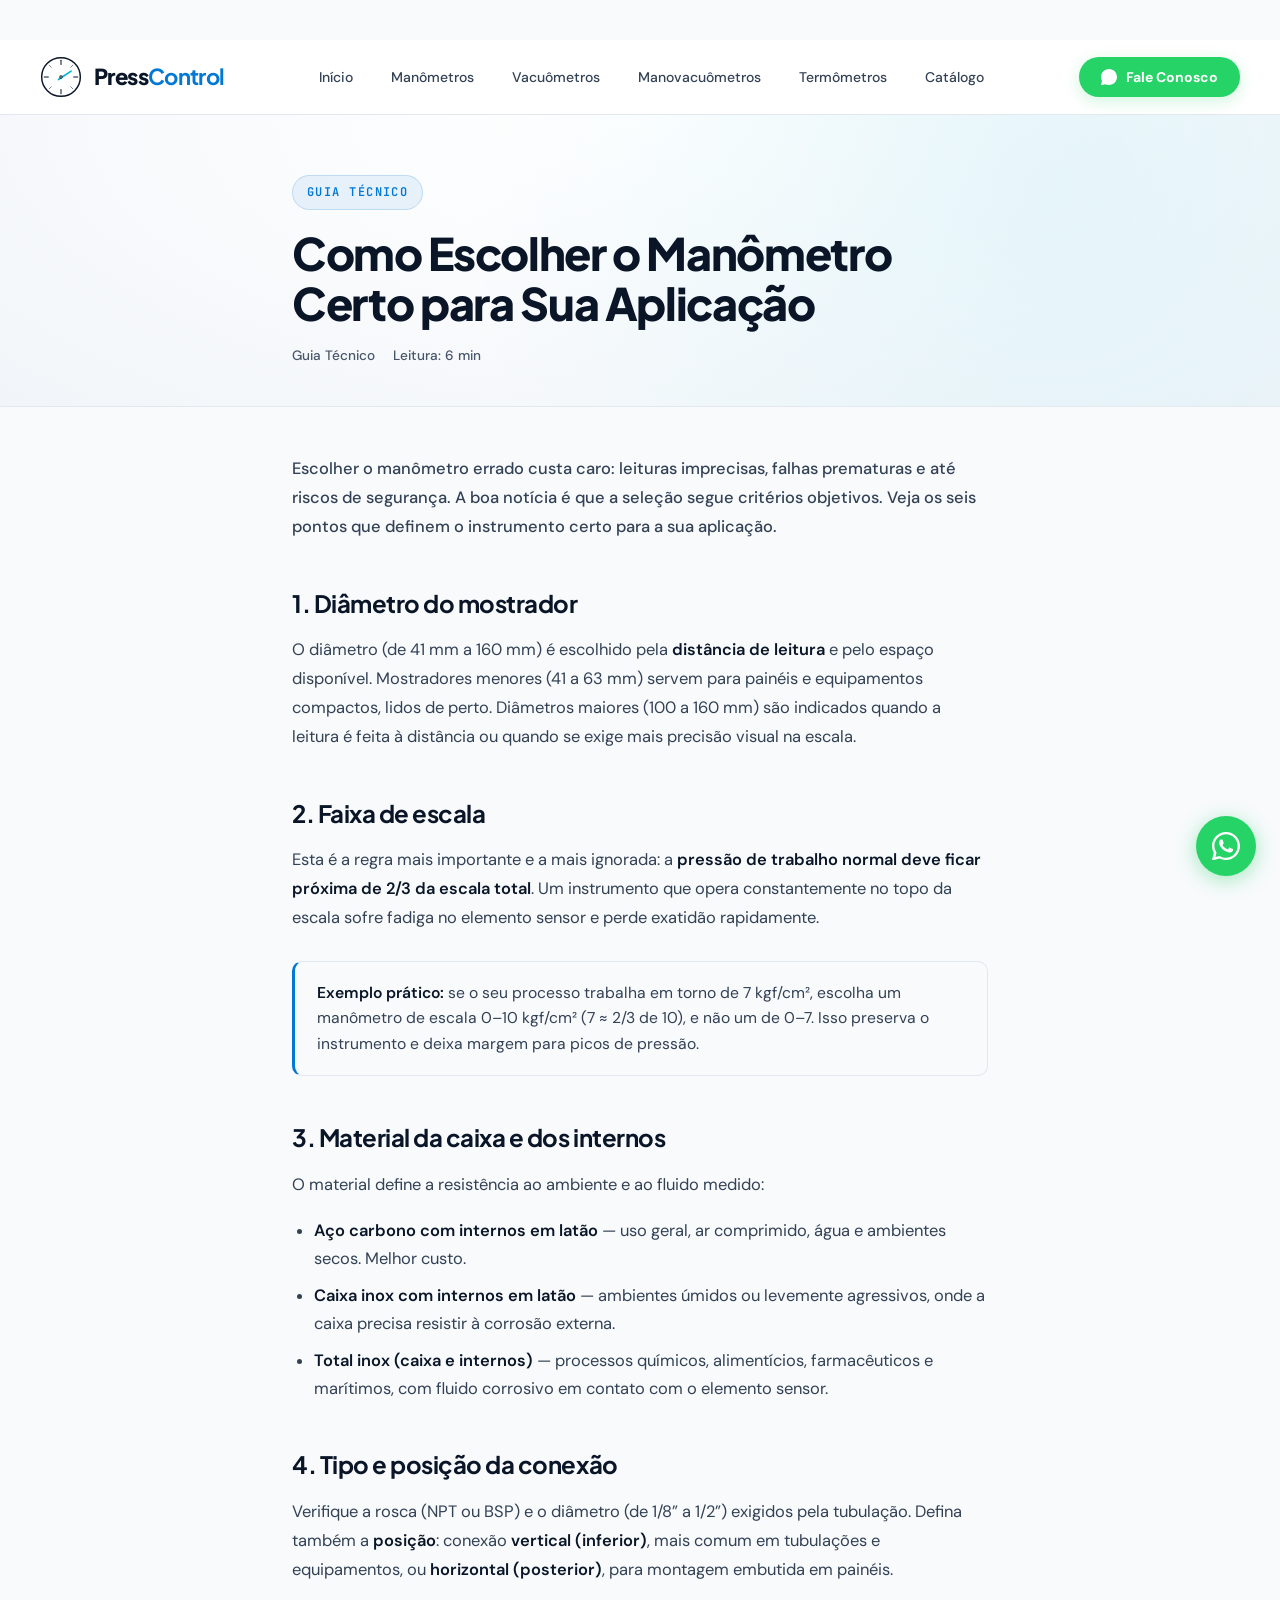
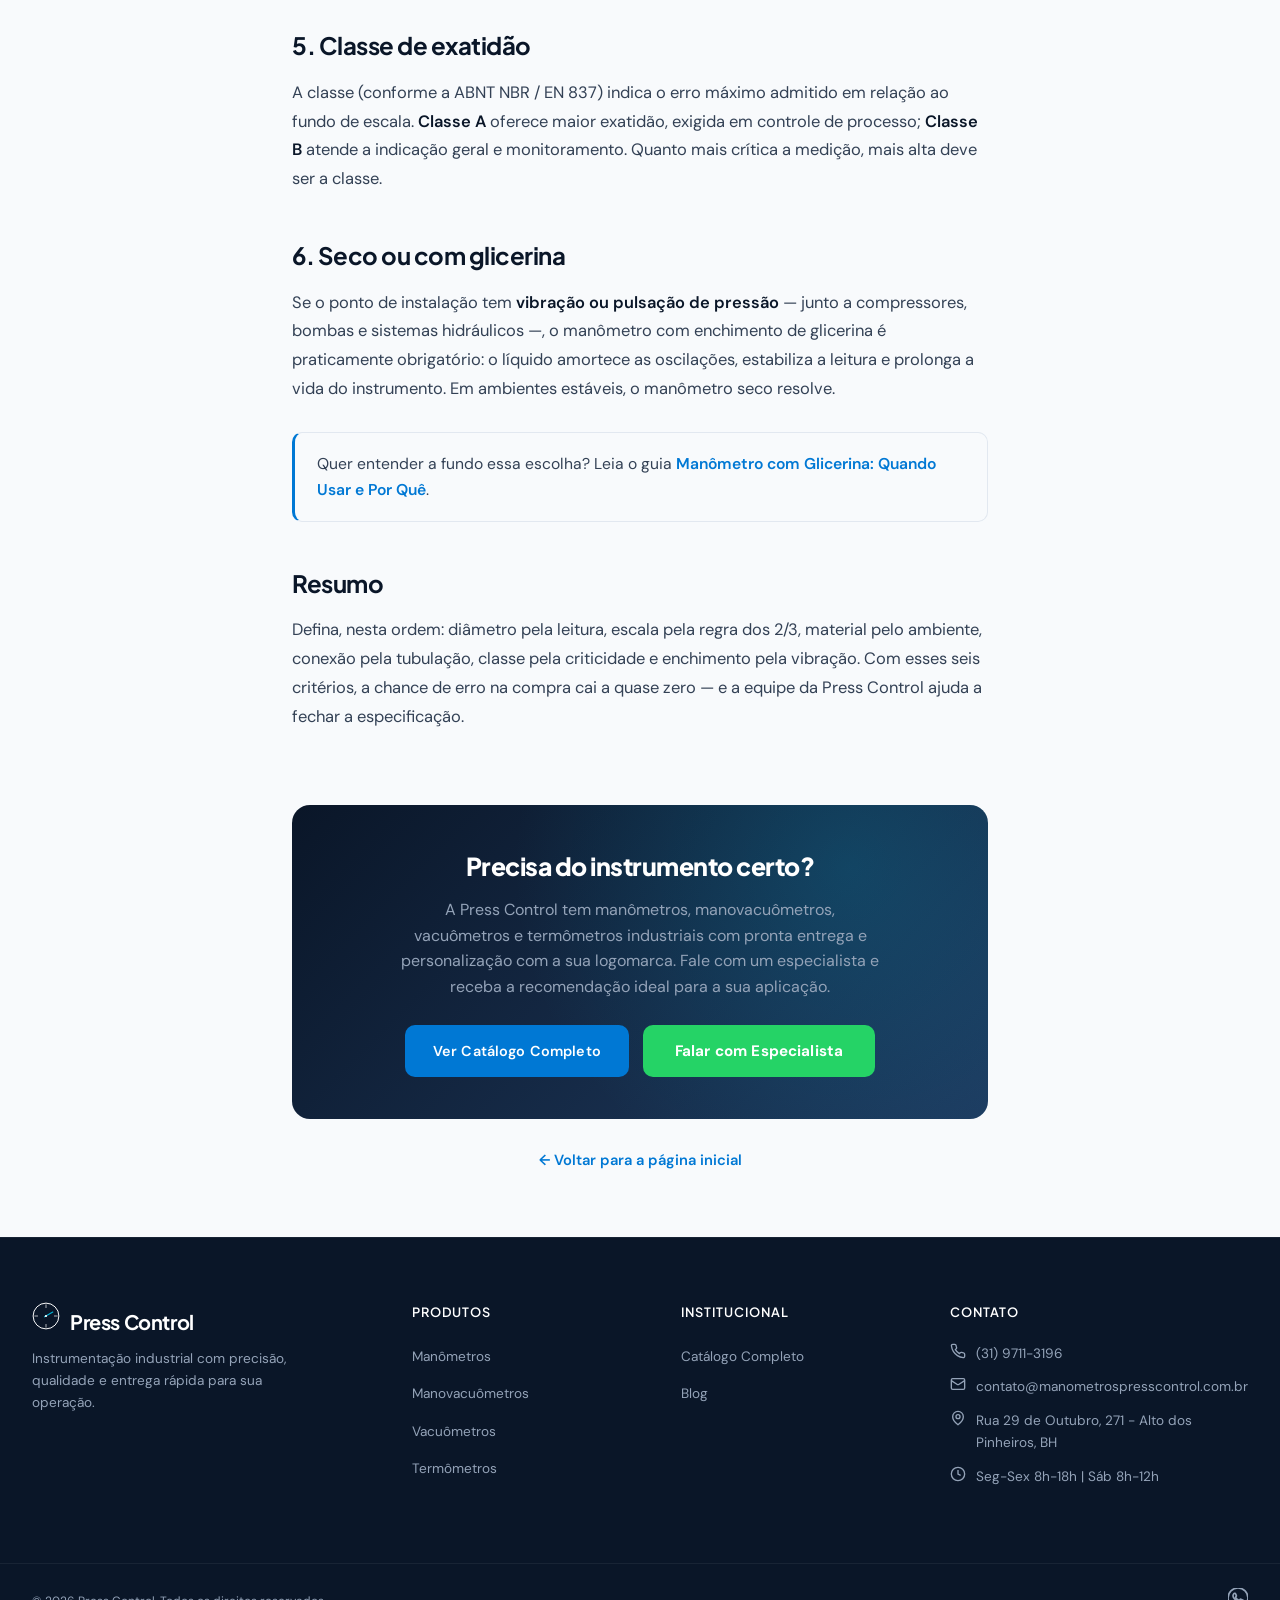
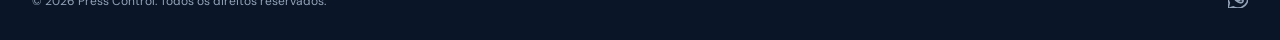
==== commit 37da5df8: "E-mail oficial: contato@manometrospresscontrol.com.br Co-Authored-By: Claude Opus 4.8 (1M context) <" ====
--- a/blog-escolher-manometro.html
+++ b/blog-escolher-manometro.html
@@ -136,7 +136,7 @@
     <div class="footer__col"><h4 class="footer__col-title">Institucional</h4><ul class="footer__links"><li><a href="catalogo.html">Catálogo Completo</a></li><li><a href="index.html#blog">Blog</a></li></ul></div>
     <div class="footer__col"><h4 class="footer__col-title">Contato</h4>
       <div class="footer__contact-item"><svg width="16" height="16" viewBox="0 0 24 24" fill="none" stroke="currentColor" stroke-width="2"><path d="M22 16.92v3a2 2 0 0 1-2.18 2 19.79 19.79 0 0 1-8.63-3.07 19.5 19.5 0 0 1-6-6 19.79 19.79 0 0 1-3.07-8.67A2 2 0 0 1 4.11 2h3a2 2 0 0 1 2 1.72c.127.96.361 1.903.7 2.81a2 2 0 0 1-.45 2.11L8.09 9.91a16 16 0 0 0 6 6l1.27-1.27a2 2 0 0 1 2.11-.45c.907.339 1.85.573 2.81.7A2 2 0 0 1 22 16.92z"/></svg><span>(31) 9711-3196</span></div>
-      <div class="footer__contact-item"><svg width="16" height="16" viewBox="0 0 24 24" fill="none" stroke="currentColor" stroke-width="2"><rect width="20" height="16" x="2" y="4" rx="2"/><path d="m22 7-8.97 5.7a1.94 1.94 0 0 1-2.06 0L2 7"/></svg><a href="mailto:contato@presscontrol.com.br">contato@presscontrol.com.br</a></div>
+      <div class="footer__contact-item"><svg width="16" height="16" viewBox="0 0 24 24" fill="none" stroke="currentColor" stroke-width="2"><rect width="20" height="16" x="2" y="4" rx="2"/><path d="m22 7-8.97 5.7a1.94 1.94 0 0 1-2.06 0L2 7"/></svg><a href="mailto:contato@manometrospresscontrol.com.br">contato@manometrospresscontrol.com.br</a></div>
       <div class="footer__contact-item"><svg width="16" height="16" viewBox="0 0 24 24" fill="none" stroke="currentColor" stroke-width="2"><path d="M20 10c0 6-8 12-8 12s-8-6-8-12a8 8 0 0 1 16 0Z"/><circle cx="12" cy="10" r="3"/></svg><span>Rua 29 de Outubro, 271 - Alto dos Pinheiros, BH</span></div>
       <div class="footer__contact-item"><svg width="16" height="16" viewBox="0 0 24 24" fill="none" stroke="currentColor" stroke-width="2"><circle cx="12" cy="12" r="10"/><polyline points="12 6 12 12 16 14"/></svg><span>Seg-Sex 8h-18h | Sáb 8h-12h</span></div>
     </div>
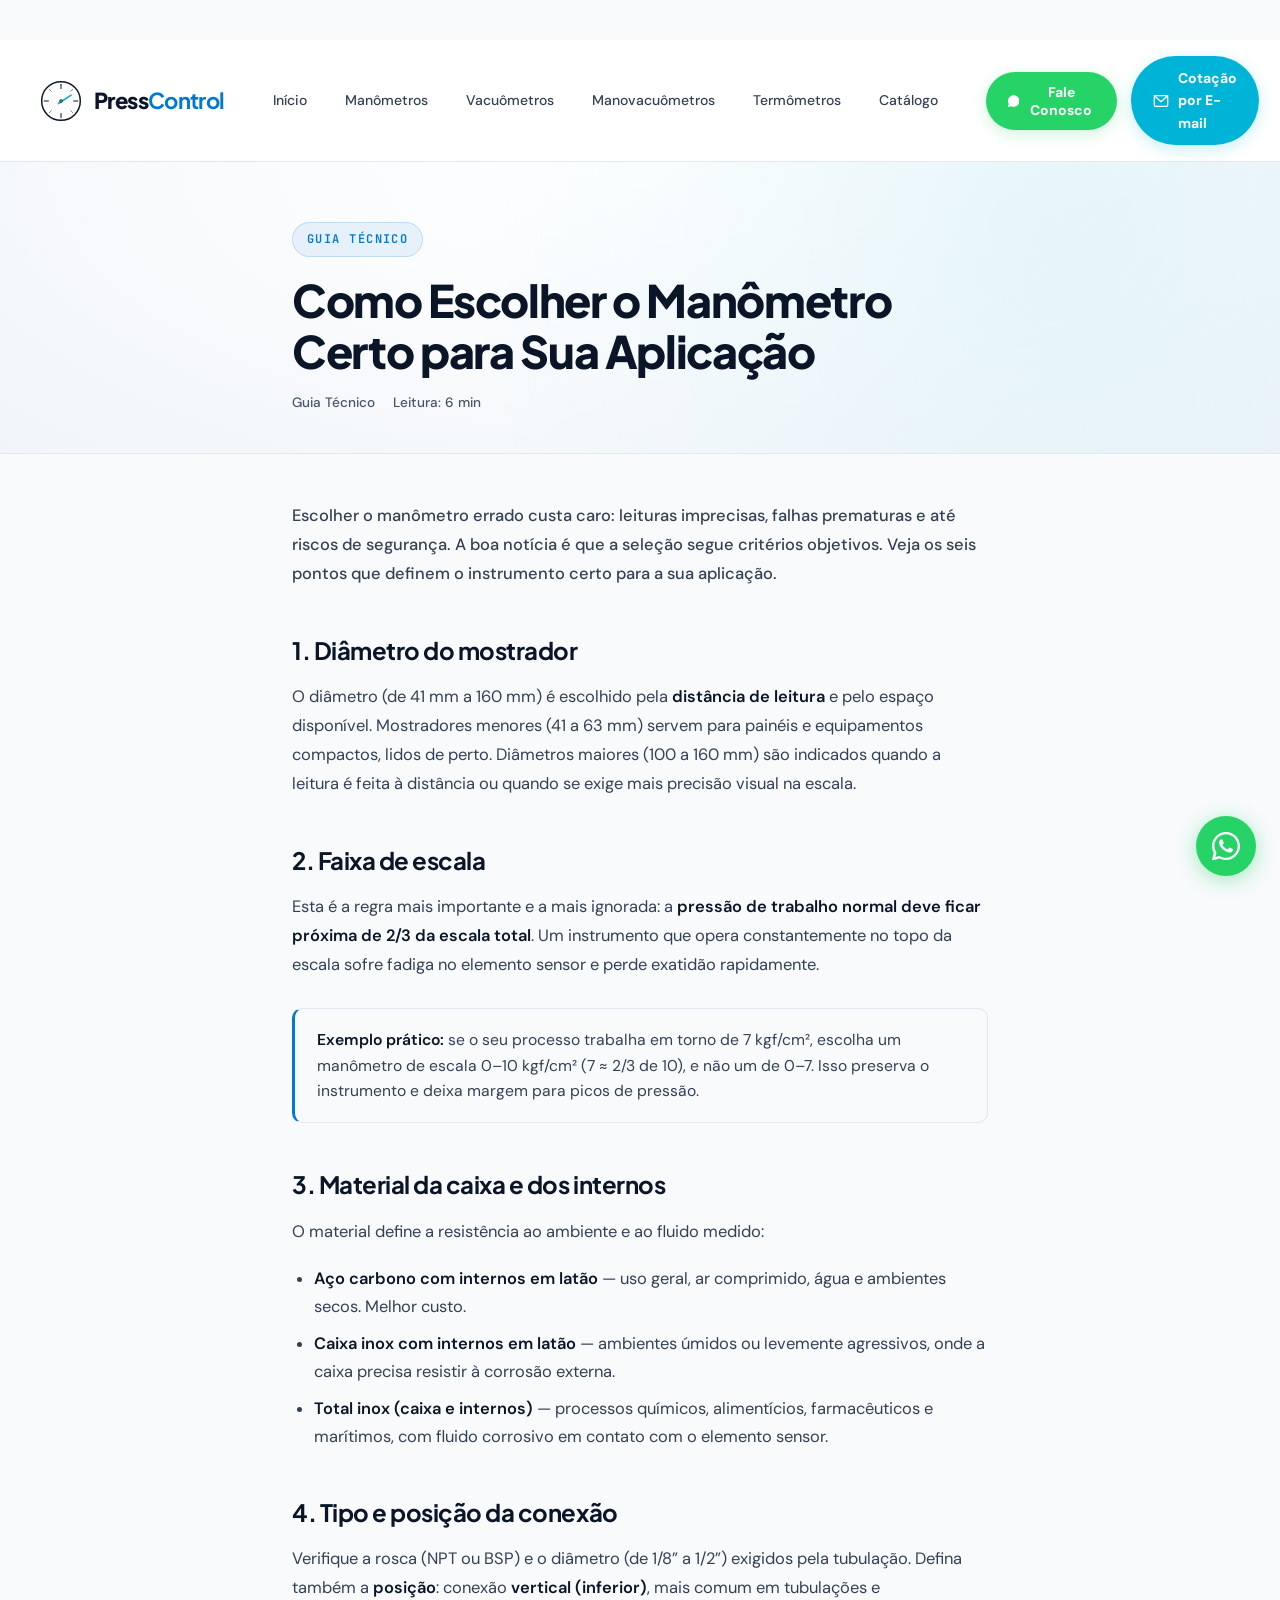
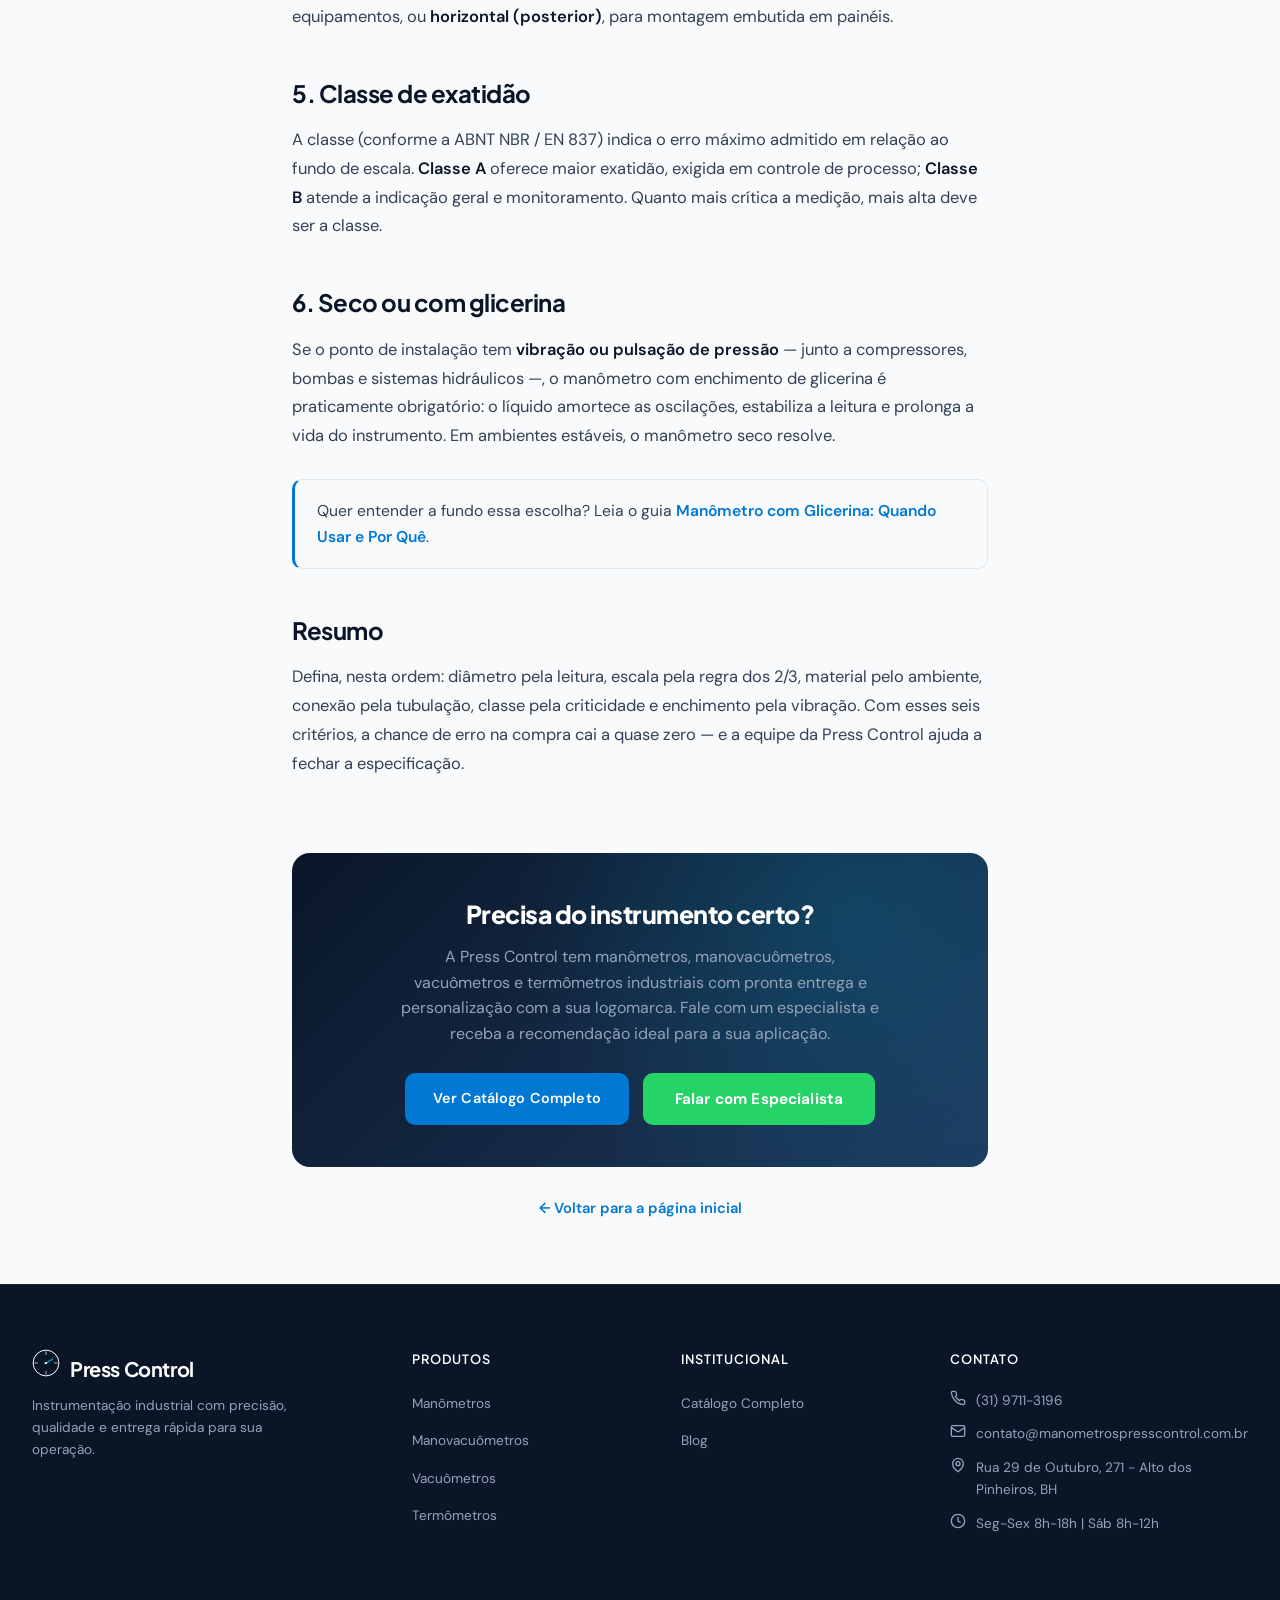
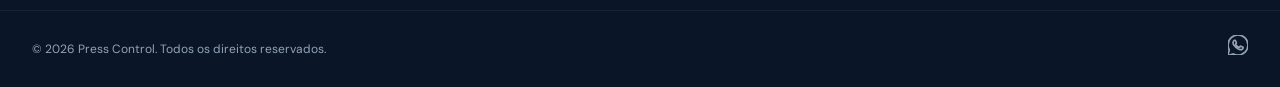
==== commit e608e1ca: "Leads na Planilha Google (Supabase foi deletado) + rodape com captura + robots/sitemap O projeto Sup" ====
--- a/blog-escolher-manometro.html
+++ b/blog-escolher-manometro.html
@@ -52,6 +52,9 @@
     .site-top .btn-wpp{display:inline-flex;align-items:center;gap:9px;background:var(--whatsapp);color:#fff;font-weight:700;font-size:14px;padding:11px 22px;border-radius:100px;transition:transform .2s,box-shadow .2s,background .2s;box-shadow:0 4px 16px rgba(37,211,102,.22)}
     .site-top .btn-wpp:hover{background:var(--whatsapp-dark);transform:translateY(-1px)}
     .site-top .btn-wpp svg{width:16px;height:16px}
+    .site-top .btn-email{display:inline-flex;align-items:center;gap:9px;background:var(--cyan);color:#fff;font-weight:700;font-size:14px;padding:11px 22px;border-radius:100px;transition:transform .2s,box-shadow .2s,background .2s;box-shadow:0 4px 16px rgba(0,180,216,.22);text-decoration:none}
+    .site-top .btn-email:hover{background:#0099b8;transform:translateY(-1px);box-shadow:0 8px 24px rgba(0,180,216,.32)}
+    .site-top .btn-email svg{width:16px;height:16px;flex-shrink:0}
     .site-top .navbar__toggle{display:none;color:var(--navy);padding:8px;background:transparent;border:0;border-radius:8px}
     .article-hero{background:radial-gradient(ellipse at 50% 0%,#fff 0%,var(--slate-50) 55%,var(--slate-100) 100%);padding:60px 0 40px;border-bottom:1px solid var(--slate-200);position:relative;overflow:hidden}
     .article-hero__container{max-width:760px;margin:0 auto;padding:0 32px;position:relative;z-index:1}
@@ -60,8 +63,8 @@
     .article-hero__meta{display:flex;gap:18px;flex-wrap:wrap;font-size:.85rem;color:var(--slate-600);font-weight:500}
     @media(max-width:1100px){.site-top .nav,.site-top .header__cta{display:none}.site-top .navbar__toggle{display:inline-flex;align-items:center;justify-content:center}.site-top .header{padding:14px 20px}.article-hero{padding:34px 0 26px}.article-hero__container{padding:0 20px}}
   </style>
-  <link rel="stylesheet" href="style.css">
-  <script src="script.js" defer></script>
+  <link rel="stylesheet" href="style.css?v=20260806">
+  <script src="script.js?v=20260806" defer></script>
 </head>
 <body class="home-light">
 
@@ -80,7 +83,7 @@
       <a href="catalogo.html?categoria=termometros">Termômetros</a>
       <a href="catalogo.html">Catálogo</a>
     </nav>
-    <div class="header__cta"><button class="btn-wpp wa-btn" data-msg="preciso de ajuda" type="button"><svg viewBox="0 0 24 24" fill="currentColor"><path d="M12 0C5.373 0 0 5.373 0 12c0 2.111.553 4.094 1.515 5.818L.057 23.64a.5.5 0 0 0 .603.603l5.822-1.458A11.948 11.948 0 0 0 12 24c6.627 0 12-5.373 12-12S18.627 0 12 0z"/></svg> Fale Conosco</button></div>
+    <div class="header__cta"><button class="btn-wpp wa-btn" data-msg="preciso de ajuda" type="button"><svg viewBox="0 0 24 24" fill="currentColor"><path d="M12 0C5.373 0 0 5.373 0 12c0 2.111.553 4.094 1.515 5.818L.057 23.64a.5.5 0 0 0 .603.603l5.822-1.458A11.948 11.948 0 0 0 12 24c6.627 0 12-5.373 12-12S18.627 0 12 0z"/></svg> Fale Conosco</button><a class="btn-email" href="mailto:contato@manometrospresscontrol.com.br"><svg viewBox="0 0 24 24" fill="none" stroke="currentColor" stroke-width="2" stroke-linecap="round" stroke-linejoin="round"><rect x="2" y="4" width="20" height="16" rx="2"/><polyline points="2,4 12,13 22,4"/></svg> Cotação por E-mail</a></div>
     <button class="navbar__toggle" type="button" aria-label="Abrir menu" aria-expanded="false" aria-controls="mobileMenu"><svg width="24" height="24" viewBox="0 0 24 24" fill="none" stroke="currentColor" stroke-width="2" stroke-linecap="round"><line x1="4" y1="7" x2="20" y2="7"/><line x1="4" y1="12" x2="20" y2="12"/><line x1="4" y1="17" x2="20" y2="17"/></svg></button>
   </div></header>
   </div>
@@ -140,7 +143,7 @@
       <div class="footer__contact-item"><svg width="16" height="16" viewBox="0 0 24 24" fill="none" stroke="currentColor" stroke-width="2"><path d="M20 10c0 6-8 12-8 12s-8-6-8-12a8 8 0 0 1 16 0Z"/><circle cx="12" cy="10" r="3"/></svg><span>Rua 29 de Outubro, 271 - Alto dos Pinheiros, BH</span></div>
       <div class="footer__contact-item"><svg width="16" height="16" viewBox="0 0 24 24" fill="none" stroke="currentColor" stroke-width="2"><circle cx="12" cy="12" r="10"/><polyline points="12 6 12 12 16 14"/></svg><span>Seg-Sex 8h-18h | Sáb 8h-12h</span></div>
     </div>
-  </div></div><div class="footer__bar"><div class="footer__bar-container"><span class="footer__copyright">© 2026 Press Control. Todos os direitos reservados.</span><div class="footer__social"><a href="https://wa.me/553197113196" aria-label="WhatsApp" target="_blank" rel="noopener"><svg width="20" height="20" viewBox="0 0 24 24" fill="none" stroke="currentColor" stroke-width="2"><path d="M17.472 14.382c-.297-.149-1.758-.867-2.03-.967-.273-.099-.471-.148-.67.15-.197.297-.767.966-.94 1.164-.173.199-.347.223-.644.075-.297-.15-1.255-.463-2.39-1.475-.883-.788-1.48-1.761-1.653-2.059-.173-.297-.018-.458.13-.606.134-.133.298-.347.446-.52.149-.174.198-.298.298-.497.099-.198.05-.371-.025-.52-.075-.149-.669-1.612-.916-2.207-.242-.579-.487-.5-.669-.51l-.57-.01c-.198 0-.52.074-.792.372-.272.297-1.04 1.016-1.04 2.479 0 1.462 1.065 2.875 1.213 3.074.149.198 2.096 3.2 5.077 4.487.709.306 1.262.489 1.694.625.712.227 1.36.195 1.871.118.571-.085 1.758-.719 2.006-1.413.248-.694.248-1.289.173-1.413-.074-.124-.272-.198-.57-.347z"/><path d="M12 0C5.373 0 0 5.373 0 12c0 2.111.553 4.094 1.515 5.818L.057 23.64a.5.5 0 00.603.603l5.822-1.458A11.948 11.948 0 0012 24c6.627 0 12-5.373 12-12S18.627 0 12 0z"/></svg></a></div></div></div></footer>
+  </div></div><div class="footer__bar"><div class="footer__bar-container"><span class="footer__copyright">© 2026 Press Control. Todos os direitos reservados.</span><div class="footer__social"><a class="wa-btn" data-msg="preciso de ajuda" href="https://wa.me/553197113196" aria-label="WhatsApp" target="_blank" rel="noopener"><svg width="20" height="20" viewBox="0 0 24 24" fill="none" stroke="currentColor" stroke-width="2"><path d="M17.472 14.382c-.297-.149-1.758-.867-2.03-.967-.273-.099-.471-.148-.67.15-.197.297-.767.966-.94 1.164-.173.199-.347.223-.644.075-.297-.15-1.255-.463-2.39-1.475-.883-.788-1.48-1.761-1.653-2.059-.173-.297-.018-.458.13-.606.134-.133.298-.347.446-.52.149-.174.198-.298.298-.497.099-.198.05-.371-.025-.52-.075-.149-.669-1.612-.916-2.207-.242-.579-.487-.5-.669-.51l-.57-.01c-.198 0-.52.074-.792.372-.272.297-1.04 1.016-1.04 2.479 0 1.462 1.065 2.875 1.213 3.074.149.198 2.096 3.2 5.077 4.487.709.306 1.262.489 1.694.625.712.227 1.36.195 1.871.118.571-.085 1.758-.719 2.006-1.413.248-.694.248-1.289.173-1.413-.074-.124-.272-.198-.57-.347z"/><path d="M12 0C5.373 0 0 5.373 0 12c0 2.111.553 4.094 1.515 5.818L.057 23.64a.5.5 0 00.603.603l5.822-1.458A11.948 11.948 0 0012 24c6.627 0 12-5.373 12-12S18.627 0 12 0z"/></svg></a></div></div></div></footer>
 
   <div class="mobile-menu" id="mobileMenu" aria-hidden="true"><div class="mobile-menu__backdrop"></div><aside class="mobile-menu__panel">
     <div class="mobile-menu__header"><a href="index.html" class="pc-logo navbar__logo"><svg class="pc-mark" width="28" height="28" viewBox="0 0 100 100" aria-hidden="true"><g stroke="currentColor" fill="none"><circle cx="50" cy="50" r="46" stroke-width="3.5"/><g stroke-linecap="round"><line x1="50" y1="20" x2="50" y2="10" stroke-width="2.4"/><line x1="80" y1="50" x2="90" y2="50" stroke-width="2.4"/><line x1="50" y1="80" x2="50" y2="90" stroke-width="2.4"/><line x1="20" y1="50" x2="10" y2="50" stroke-width="2.4"/></g><line class="pc-mark__needle" x1="44.8" y1="53" x2="74.25" y2="36" stroke-width="4" stroke-linecap="round"/></g><circle cx="50" cy="50" r="4" fill="currentColor"/><circle cx="50" cy="50" r="1.6" fill="#F8FAFC"/></svg><span class="pc-wordmark">Press Control</span></a><button class="mobile-menu__close" type="button" aria-label="Fechar menu">&times;</button></div>
--- a/style.css
+++ b/style.css
@@ -242,6 +242,8 @@
 .cta-b2b__actions{display:flex;align-items:center;gap:20px;margin-top:32px;flex-wrap:wrap}
 .cta-b2b__btn{display:inline-flex;align-items:center;gap:10px;padding:16px 36px;background:var(--whatsapp);color:#fff;font-family:var(--font-body);font-size:.95rem;font-weight:700;border-radius:10px;transition:all .3s;box-shadow:0 4px 20px rgba(37,211,102,.2)}
 .cta-b2b__btn:hover{background:var(--whatsapp-dark);transform:translateY(-2px);box-shadow:0 8px 30px rgba(37,211,102,.35)}
+.cta-b2b__btn--email{background:var(--cyan);box-shadow:0 4px 20px rgba(0,180,216,.2);text-decoration:none}
+.cta-b2b__btn--email:hover{background:#0099b8;box-shadow:0 8px 30px rgba(0,180,216,.35)}
 .cta-b2b__phone{font-size:.85rem;color:var(--slate-400)}
 .cta-b2b__right{display:flex;flex-direction:column;gap:16px}
 .cta-b2b__benefit{display:flex;align-items:flex-start;gap:16px;padding:20px 24px;background:rgba(255,255,255,.04);border:1px solid rgba(255,255,255,.08);border-radius:12px;transition:all .3s}
